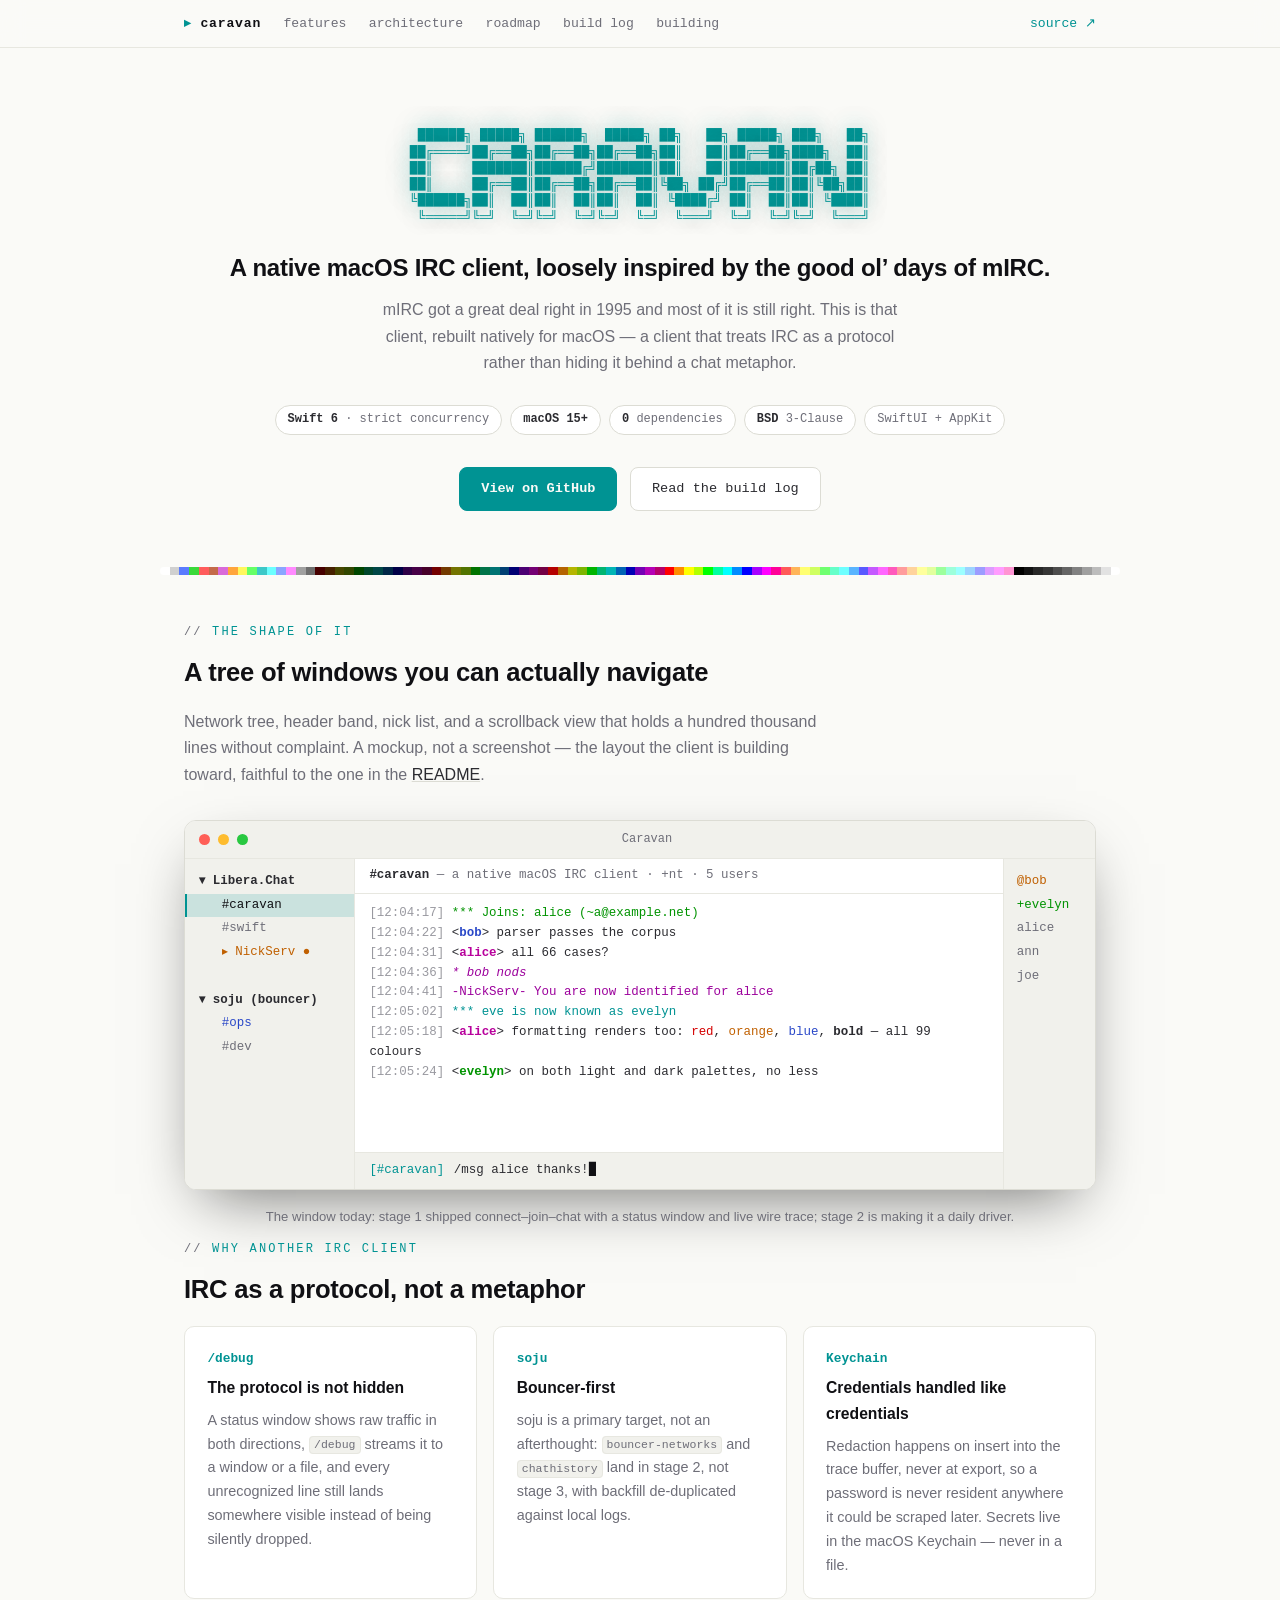
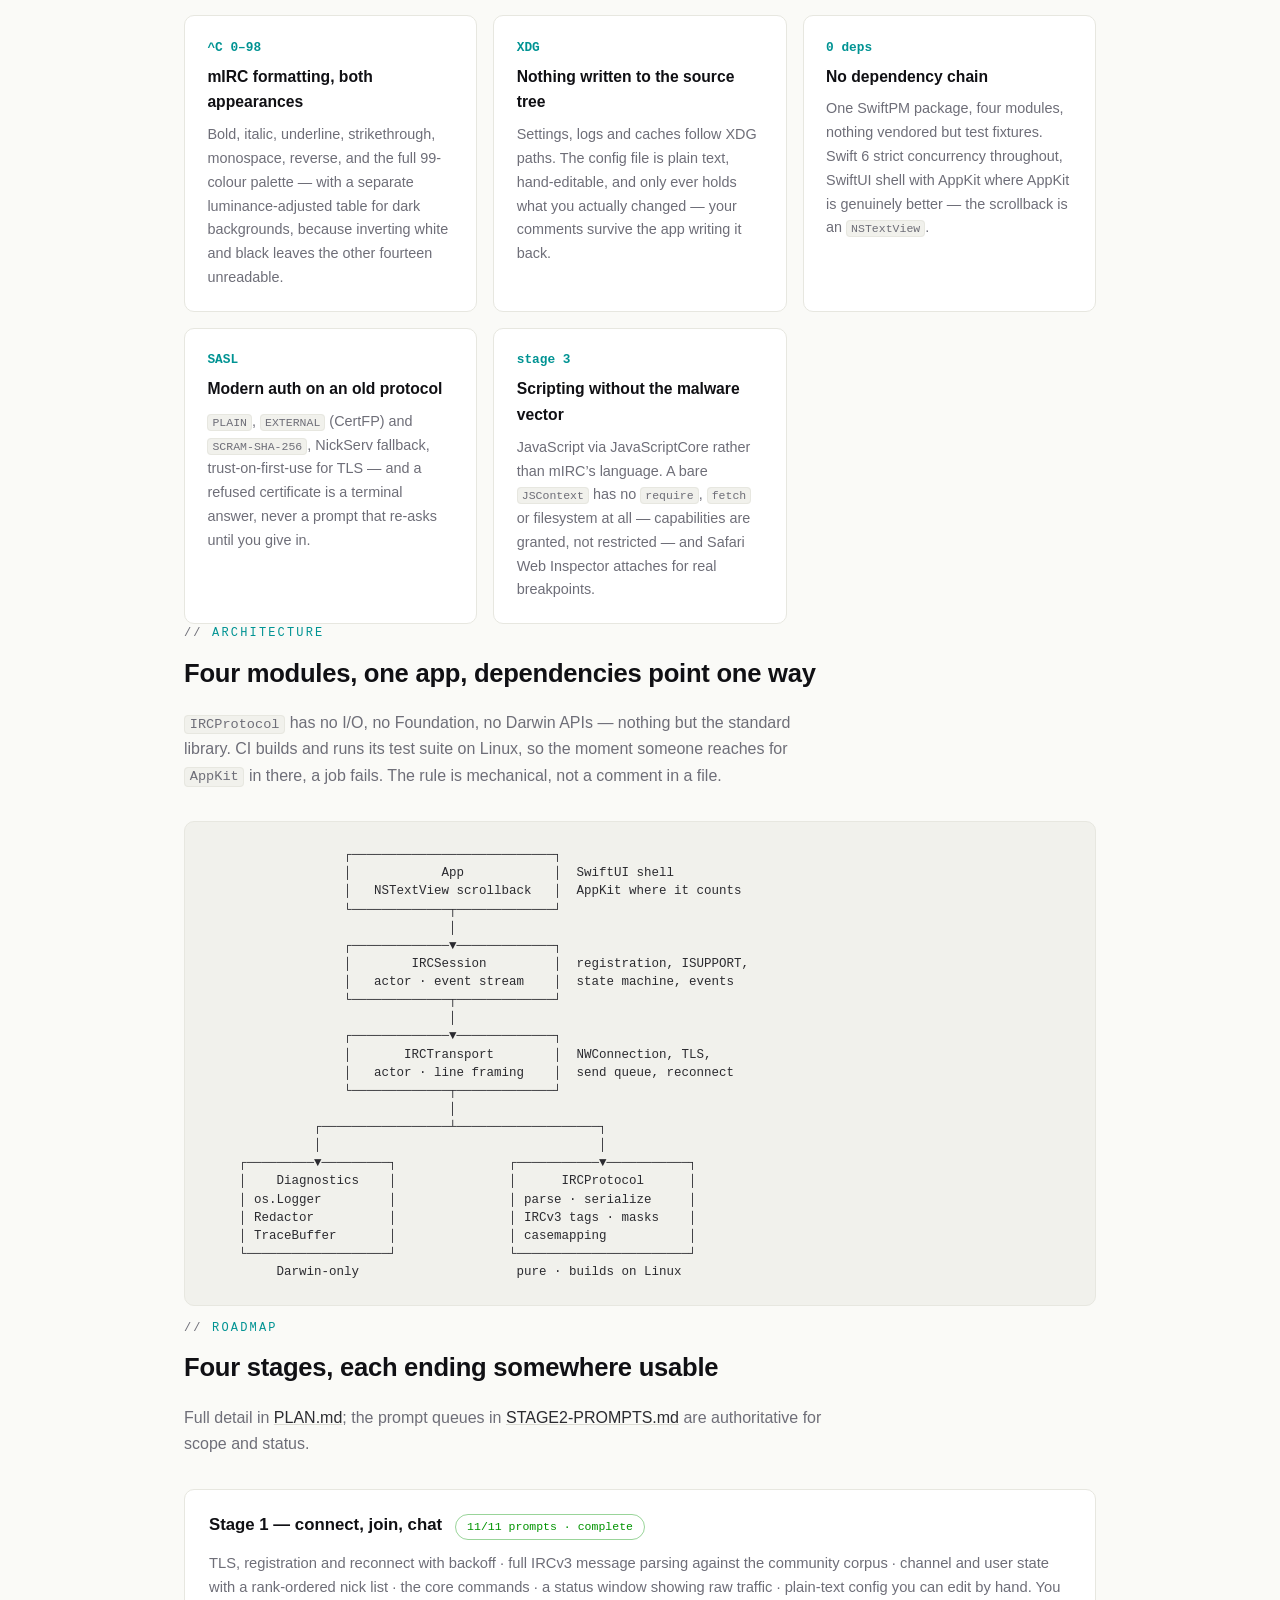
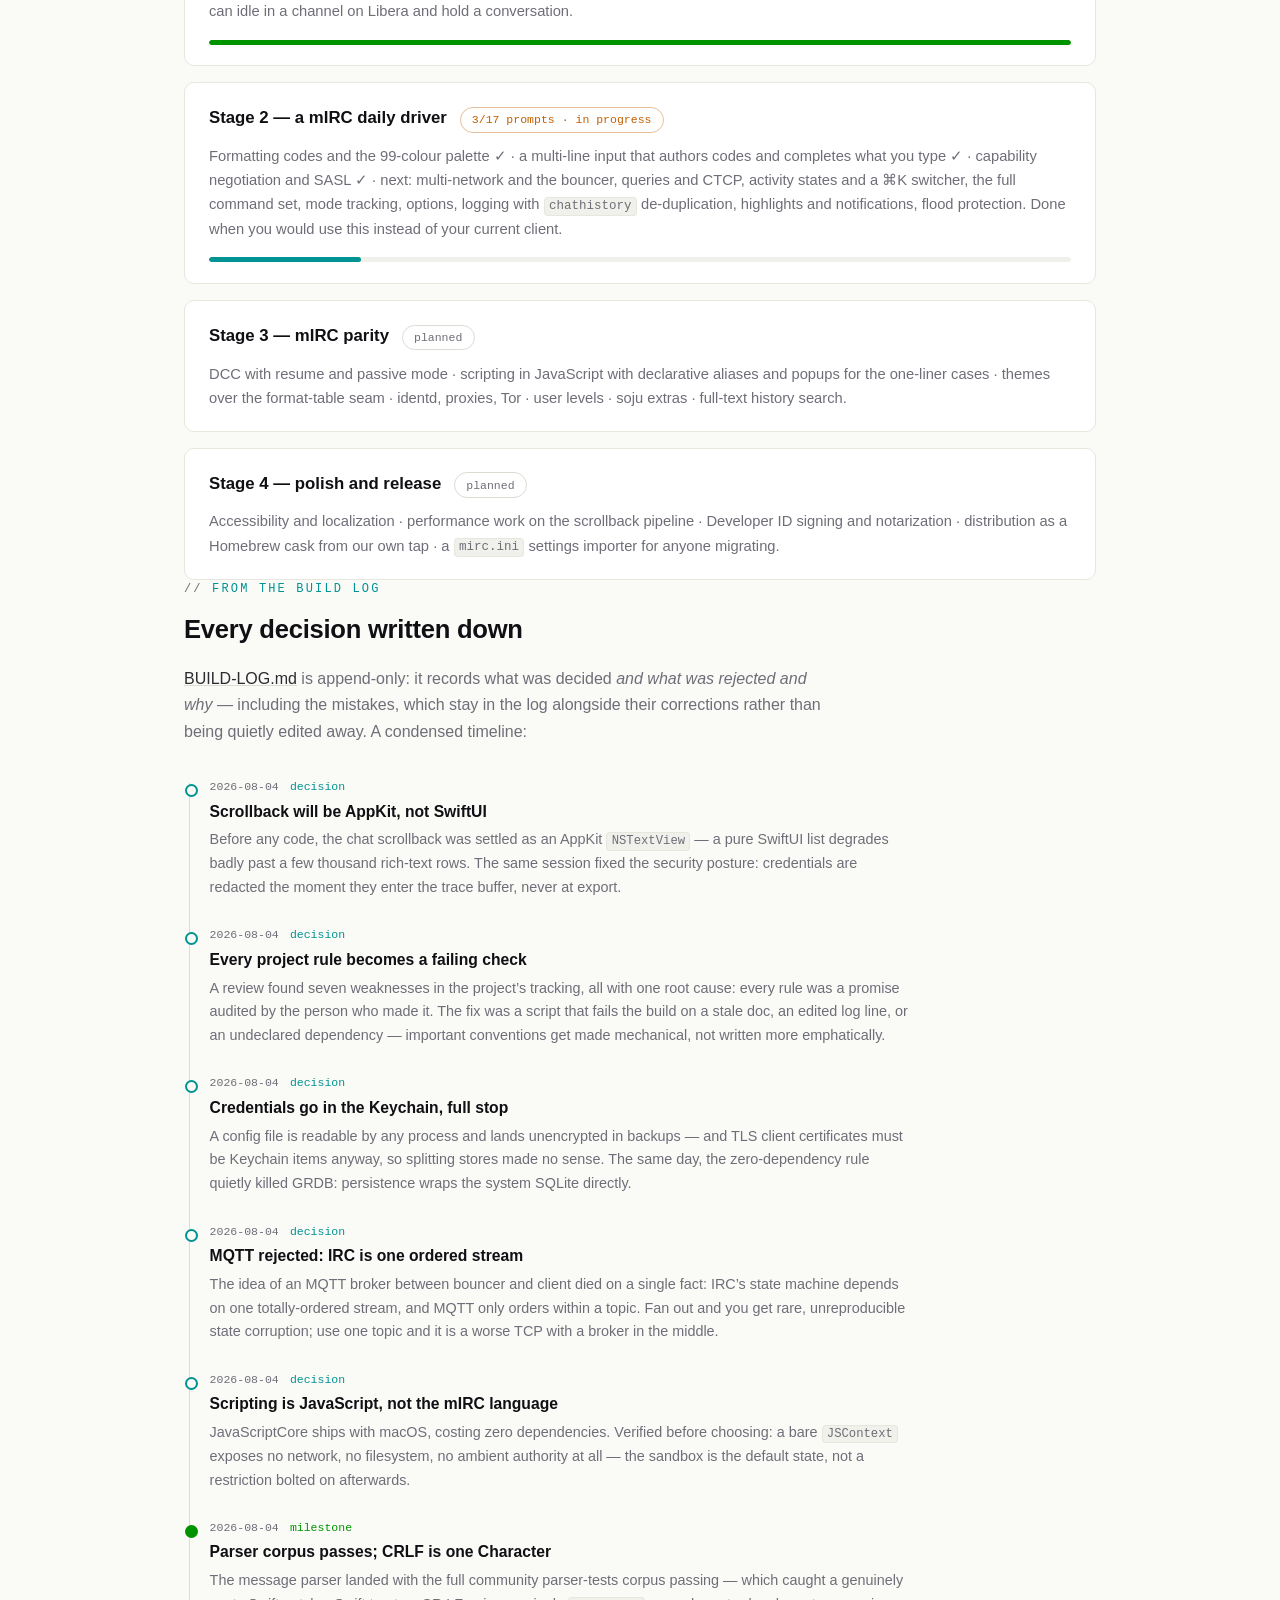
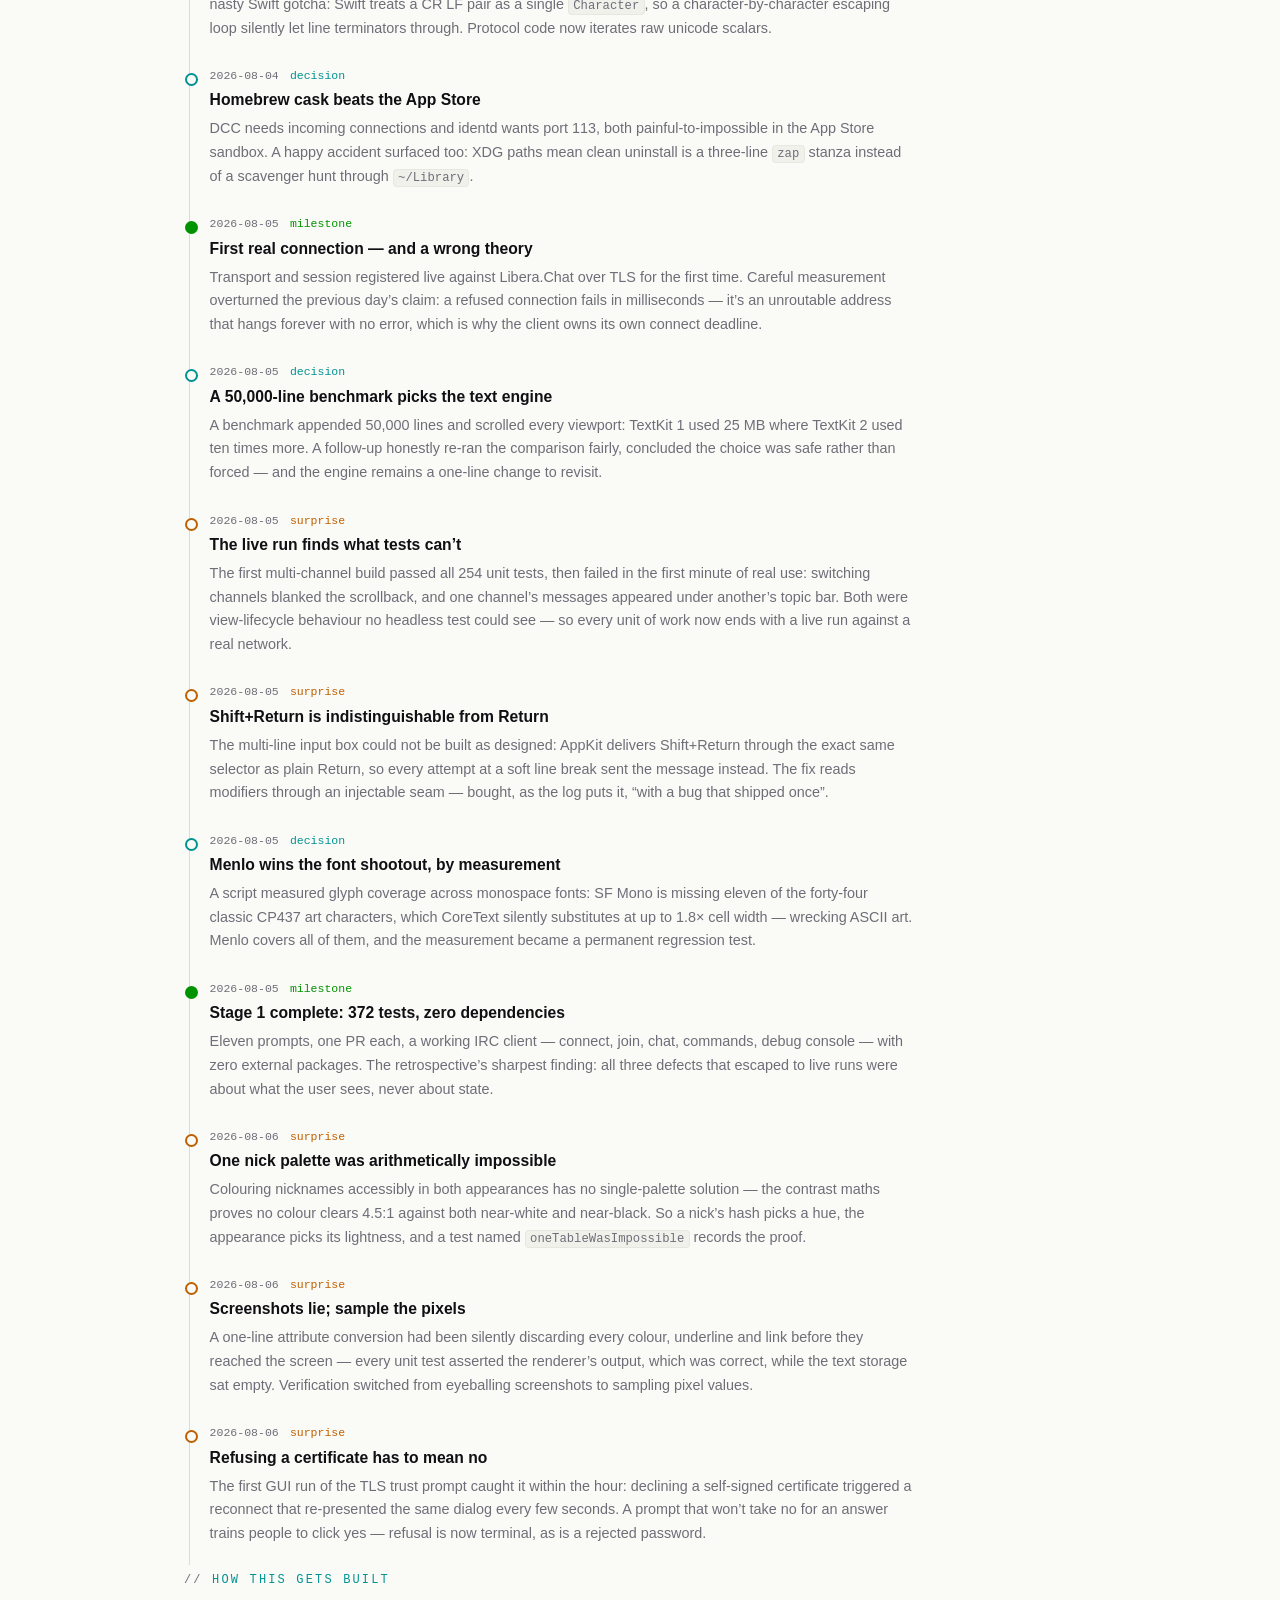
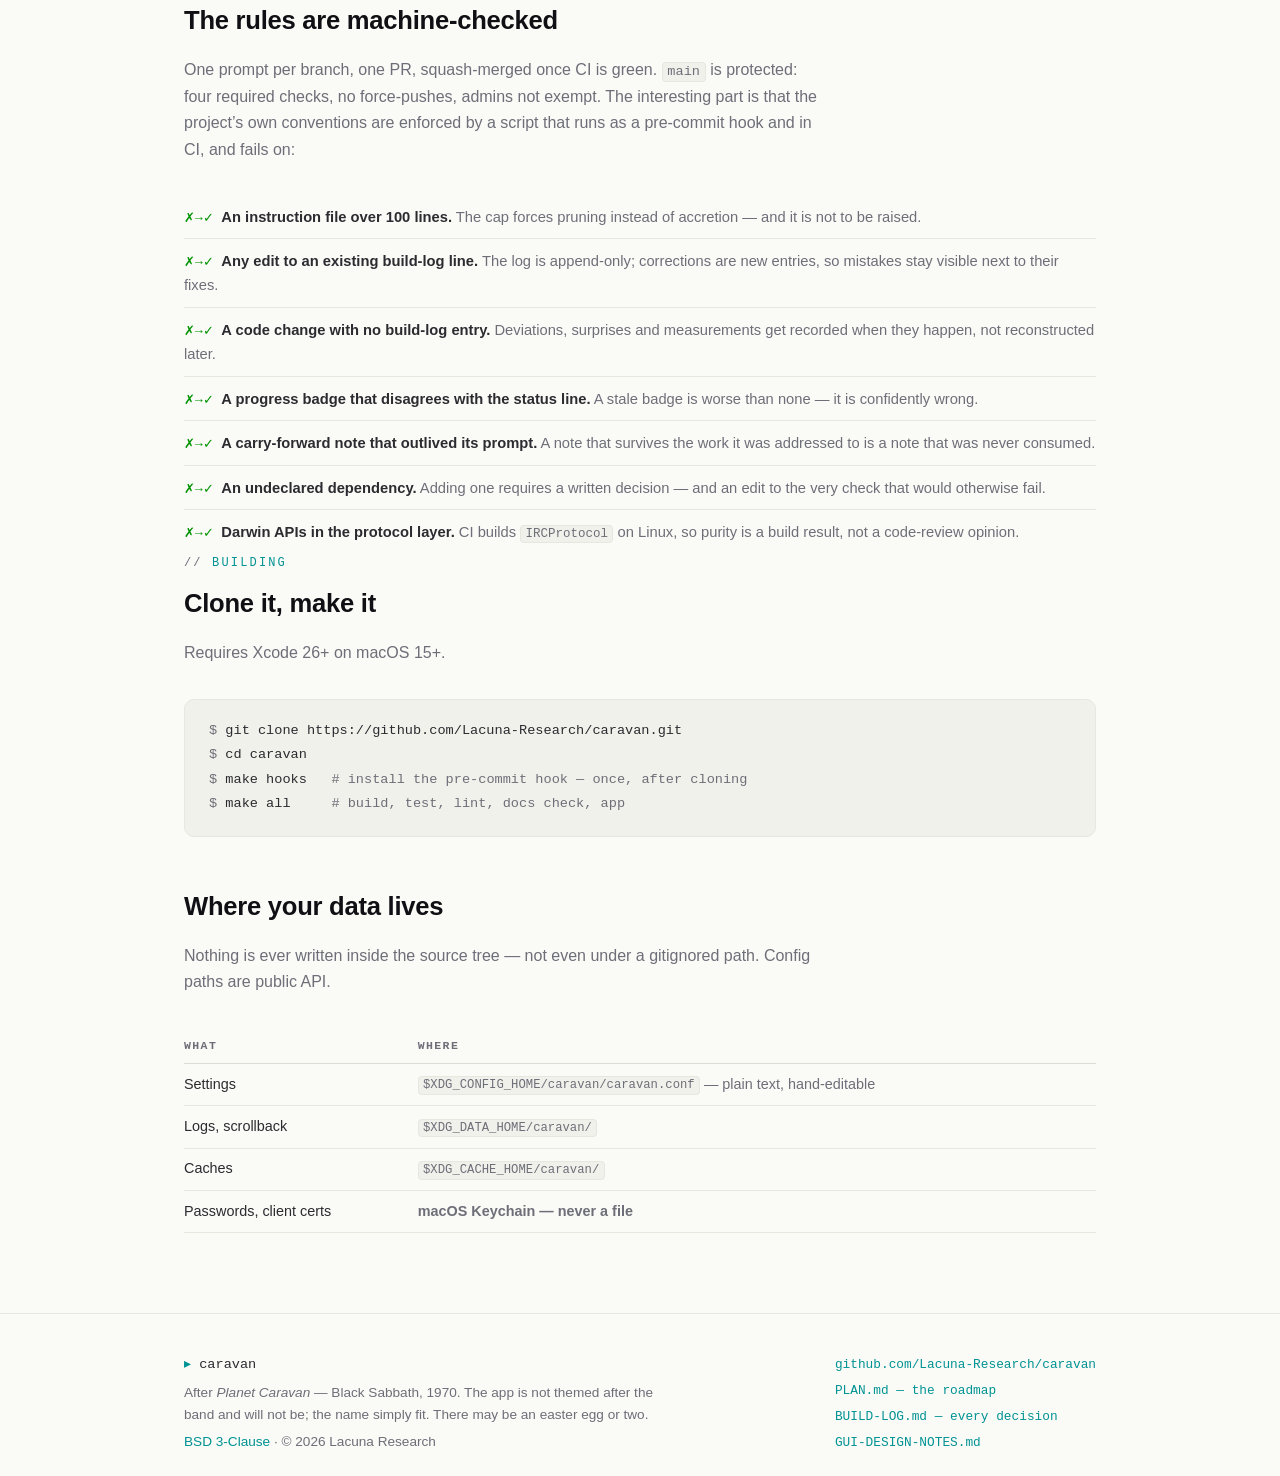
==== docs/index.html @ fec38bc5 "Add a project website under docs/ Static HTML and CSS, no JavaScript, no build step — two files serv" ====
<!DOCTYPE html>
<html lang="en">
<head>
<meta charset="utf-8">
<meta name="viewport" content="width=device-width, initial-scale=1">
<title>Caravan — a native macOS IRC client</title>
<meta name="description" content="A native macOS IRC client loosely inspired by the good ol' days of mIRC. Swift 6, strict concurrency, zero dependencies, every decision written down.">
<meta property="og:title" content="Caravan — a native macOS IRC client">
<meta property="og:description" content="mIRC got a great deal right in 1995 and most of it is still right. Caravan is that client, rebuilt natively for macOS.">
<meta property="og:type" content="website">
<link rel="icon" href="data:image/svg+xml,%3Csvg xmlns='http://www.w3.org/2000/svg' viewBox='0 0 32 32'%3E%3Crect width='32' height='32' rx='7' fill='%23101014'/%3E%3Ctext x='16' y='23' font-family='Menlo,monospace' font-size='19' font-weight='bold' fill='%233CC8C8' text-anchor='middle'%3E%E2%96%B8%3C/text%3E%3C/svg%3E">
<link rel="stylesheet" href="style.css">
</head>
<body>

<header class="nav">
  <div class="wrap">
    <a class="brand" href="#top">caravan</a>
    <a href="#features">features</a>
    <a href="#architecture">architecture</a>
    <a href="#roadmap">roadmap</a>
    <a href="#buildlog">build log</a>
    <a href="#building">building</a>
    <a class="gh" href="https://github.com/Lacuna-Research/caravan">source ↗</a>
  </div>
</header>

<main id="top">

<div class="hero wrap">
  <pre class="wordmark" aria-hidden="true">
 ██████╗ █████╗ ██████╗  █████╗ ██╗   ██╗ █████╗ ███╗   ██╗
██╔════╝██╔══██╗██╔══██╗██╔══██╗██║   ██║██╔══██╗████╗  ██║
██║     ███████║██████╔╝███████║██║   ██║███████║██╔██╗ ██║
██║     ██╔══██║██╔══██╗██╔══██║╚██╗ ██╔╝██╔══██║██║╚██╗██║
╚██████╗██║  ██║██║  ██║██║  ██║ ╚████╔╝ ██║  ██║██║ ╚████║
 ╚═════╝╚═╝  ╚═╝╚═╝  ╚═╝╚═╝  ╚═╝  ╚═══╝  ╚═╝  ╚═╝╚═╝  ╚═══╝</pre>

  <h1>A native macOS IRC client, loosely inspired by the good ol&rsquo; days of mIRC.</h1>
  <p class="sub">mIRC got a great deal right in 1995 and most of it is still right.
  This is that client, rebuilt natively for macOS — a client that treats IRC as a
  protocol rather than hiding it behind a chat metaphor.</p>

  <div class="chips">
    <span class="chip"><b>Swift 6</b> · strict concurrency</span>
    <span class="chip"><b>macOS 15+</b></span>
    <span class="chip"><b>0</b> dependencies</span>
    <span class="chip"><b>BSD</b> 3-Clause</span>
    <span class="chip">SwiftUI + AppKit</span>
  </div>

  <div class="cta">
    <a class="btn primary" href="https://github.com/Lacuna-Research/caravan">View on GitHub</a>
    <a class="btn" href="https://github.com/Lacuna-Research/caravan/blob/main/BUILD-LOG.md">Read the build log</a>
  </div>

  <!-- The full ^C 0–98 colour range, values lifted verbatim from
       Sources/IRCFormat/MIRCPalette.swift (0–15 from the dark-appearance table). -->
  <div class="palette-strip" title="The full mIRC ^C colour range, 0–98 — straight from MIRCPalette.swift" aria-hidden="true">
<i style="background:#FFFFFF"></i><i style="background:#D0D0D0"></i><i style="background:#5A7BFF"></i><i style="background:#3AD93A"></i><i style="background:#FF5C5C"></i><i style="background:#C46A4A"></i><i style="background:#D96AD9"></i><i style="background:#FFA53C"></i><i style="background:#FFF75C"></i><i style="background:#66FF66"></i><i style="background:#3CC8C8"></i><i style="background:#6AFFFF"></i><i style="background:#8AA5FF"></i><i style="background:#FF8AFF"></i><i style="background:#A0A0A0"></i><i style="background:#6E6E6E"></i><i style="background:#470000"></i><i style="background:#472100"></i><i style="background:#474700"></i><i style="background:#324700"></i><i style="background:#004700"></i><i style="background:#00472C"></i><i style="background:#004747"></i><i style="background:#002747"></i><i style="background:#000047"></i><i style="background:#2E0047"></i><i style="background:#470047"></i><i style="background:#47002A"></i><i style="background:#740000"></i><i style="background:#743A00"></i><i style="background:#747400"></i><i style="background:#517400"></i><i style="background:#007400"></i><i style="background:#007449"></i><i style="background:#007474"></i><i style="background:#004074"></i><i style="background:#000074"></i><i style="background:#4B0074"></i><i style="background:#740074"></i><i style="background:#740045"></i><i style="background:#B50000"></i><i style="background:#B56300"></i><i style="background:#B5B500"></i><i style="background:#7DB500"></i><i style="background:#00B500"></i><i style="background:#00B571"></i><i style="background:#00B5B5"></i><i style="background:#0063B5"></i><i style="background:#0000B5"></i><i style="background:#7500B5"></i><i style="background:#B500B5"></i><i style="background:#B5006B"></i><i style="background:#FF0000"></i><i style="background:#FF8C00"></i><i style="background:#FFFF00"></i><i style="background:#B2FF00"></i><i style="background:#00FF00"></i><i style="background:#00FFA0"></i><i style="background:#00FFFF"></i><i style="background:#008CFF"></i><i style="background:#0000FF"></i><i style="background:#A500FF"></i><i style="background:#FF00FF"></i><i style="background:#FF0098"></i><i style="background:#FF5959"></i><i style="background:#FFB459"></i><i style="background:#FFFF71"></i><i style="background:#CFFF60"></i><i style="background:#6FFF6F"></i><i style="background:#65FFC9"></i><i style="background:#6DFFFF"></i><i style="background:#59B4FF"></i><i style="background:#5959FF"></i><i style="background:#C459FF"></i><i style="background:#FF66FF"></i><i style="background:#FF59BC"></i><i style="background:#FF9C9C"></i><i style="background:#FFD39C"></i><i style="background:#FFFF9C"></i><i style="background:#E2FF9C"></i><i style="background:#9CFF9C"></i><i style="background:#9CFFDB"></i><i style="background:#9CFFFF"></i><i style="background:#9CD3FF"></i><i style="background:#9C9CFF"></i><i style="background:#DC9CFF"></i><i style="background:#FF9CFF"></i><i style="background:#FF94D3"></i><i style="background:#000000"></i><i style="background:#131313"></i><i style="background:#282828"></i><i style="background:#363636"></i><i style="background:#4D4D4D"></i><i style="background:#656565"></i><i style="background:#818181"></i><i style="background:#9F9F9F"></i><i style="background:#BCBCBC"></i><i style="background:#E2E2E2"></i><i style="background:#FFFFFF"></i>
  </div>
</div>

<section id="shape" class="wrap">
  <p class="kicker">the shape of it</p>
  <h2>A tree of windows you can actually navigate</h2>
  <p class="lede">Network tree, header band, nick list, and a scrollback view that holds
  a hundred thousand lines without complaint. A mockup, not a screenshot — the layout
  the client is building toward, faithful to the one in the
  <a href="https://github.com/Lacuna-Research/caravan#the-shape-of-it">README</a>.</p>

  <div class="window" role="img" aria-label="Mockup of the Caravan main window: a network tree on the left, a channel scrollback in the middle, a nick list on the right, and an input bar below.">
    <div class="titlebar">
      <span class="dot r"></span><span class="dot y"></span><span class="dot g"></span>
      <span class="title">Caravan</span>
    </div>
    <div class="client">
      <div class="tree">
        <div class="net">▾ Libera.Chat</div>
        <div class="sel">   #caravan</div>
        <div>   #swift</div>
        <div class="hl">   ▸ NickServ ●</div>
        <div>&nbsp;</div>
        <div class="net">▾ soju (bouncer)</div>
        <div class="act">   #ops</div>
        <div>   #dev</div>
      </div>
      <div class="main">
        <div class="headerband"><b>#caravan</b> — a native macOS IRC client · +nt · 5 users</div>
        <div class="scrollback">
          <div><span class="ts">[12:04:17]</span> <span class="join">*** Joins: alice (~a@example.net)</span></div>
          <div><span class="ts">[12:04:22]</span> &lt;<span class="nick n-bob">bob</span>&gt; parser passes the corpus</div>
          <div><span class="ts">[12:04:31]</span> &lt;<span class="nick n-alice">alice</span>&gt; all 66 cases?</div>
          <div><span class="ts">[12:04:36]</span> <span class="action">* bob nods</span></div>
          <div><span class="ts">[12:04:41]</span> <span class="notice">-NickServ- You are now identified for alice</span></div>
          <div><span class="ts">[12:05:02]</span> <span class="evt">*** eve is now known as evelyn</span></div>
          <div><span class="ts">[12:05:18]</span> &lt;<span class="nick n-alice">alice</span>&gt; formatting renders too: <span class="mirc-c4">red</span>, <span class="mirc-c7">orange</span>, <span class="mirc-c12">blue</span>, <span class="mirc-b">bold</span> — all 99 colours</div>
          <div><span class="ts">[12:05:24]</span> &lt;<span class="nick n-eve">evelyn</span>&gt; on both light and dark palettes, no less</div>
        </div>
        <div class="inputbar"><span class="target">[#caravan]</span><span>/msg alice thanks!<span class="caret">▊</span></span></div>
      </div>
      <div class="nicklist">
        <div class="op">@bob</div>
        <div class="voice">+evelyn</div>
        <div>alice</div>
        <div>ann</div>
        <div>joe</div>
      </div>
    </div>
  </div>
  <p class="caption">The window today: stage 1 shipped connect–join–chat with a status window
  and live wire trace; stage 2 is making it a daily driver.</p>
</section>

<section id="features" class="wrap">
  <p class="kicker">why another IRC client</p>
  <h2>IRC as a protocol, not a metaphor</h2>

  <div class="grid">
    <div class="card">
      <h3><span class="tag">/debug</span>The protocol is not hidden</h3>
      <p>A status window shows raw traffic in both directions, <code>/debug</code> streams
      it to a window or a file, and every unrecognized line still lands somewhere visible
      instead of being silently dropped.</p>
    </div>
    <div class="card">
      <h3><span class="tag">soju</span>Bouncer-first</h3>
      <p>soju is a primary target, not an afterthought: <code>bouncer-networks</code> and
      <code>chathistory</code> land in stage&nbsp;2, not stage&nbsp;3, with backfill
      de-duplicated against local logs.</p>
    </div>
    <div class="card">
      <h3><span class="tag">Keychain</span>Credentials handled like credentials</h3>
      <p>Redaction happens on insert into the trace buffer, never at export, so a password
      is never resident anywhere it could be scraped later. Secrets live in the macOS
      Keychain — never in a file.</p>
    </div>
    <div class="card">
      <h3><span class="tag">^C 0–98</span>mIRC formatting, both appearances</h3>
      <p>Bold, italic, underline, strikethrough, monospace, reverse, and the full 99-colour
      palette — with a separate luminance-adjusted table for dark backgrounds, because
      inverting white and black leaves the other fourteen unreadable.</p>
    </div>
    <div class="card">
      <h3><span class="tag">XDG</span>Nothing written to the source tree</h3>
      <p>Settings, logs and caches follow XDG paths. The config file is plain text,
      hand-editable, and only ever holds what you actually changed — your comments
      survive the app writing it back.</p>
    </div>
    <div class="card">
      <h3><span class="tag">0 deps</span>No dependency chain</h3>
      <p>One SwiftPM package, four modules, nothing vendored but test fixtures. Swift&nbsp;6
      strict concurrency throughout, SwiftUI shell with AppKit where AppKit is genuinely
      better — the scrollback is an <code>NSTextView</code>.</p>
    </div>
    <div class="card">
      <h3><span class="tag">SASL</span>Modern auth on an old protocol</h3>
      <p><code>PLAIN</code>, <code>EXTERNAL</code> (CertFP) and <code>SCRAM-SHA-256</code>,
      NickServ fallback, trust-on-first-use for TLS — and a refused certificate is a
      terminal answer, never a prompt that re-asks until you give in.</p>
    </div>
    <div class="card">
      <h3><span class="tag">stage 3</span>Scripting without the malware vector</h3>
      <p>JavaScript via JavaScriptCore rather than mIRC&rsquo;s language. A bare
      <code>JSContext</code> has no <code>require</code>, <code>fetch</code> or filesystem
      at all — capabilities are granted, not restricted — and Safari Web Inspector
      attaches for real breakpoints.</p>
    </div>
  </div>
</section>

<section id="architecture" class="wrap">
  <p class="kicker">architecture</p>
  <h2>Four modules, one app, dependencies point one way</h2>
  <p class="lede"><code>IRCProtocol</code> has no I/O, no Foundation, no Darwin APIs —
  nothing but the standard library. CI builds and runs its test suite on Linux, so the
  moment someone reaches for <code>AppKit</code> in there, a job fails. The rule is
  mechanical, not a comment in a file.</p>

  <pre class="diagram" aria-label="Architecture diagram: the App layer sits on IRCSession, which sits on IRCTransport, which rests on Diagnostics and IRCProtocol.">
                  ┌───────────────────────────┐
                  │            App            │  SwiftUI shell
                  │   NSTextView scrollback   │  AppKit where it counts
                  └─────────────┬─────────────┘
                                │
                  ┌─────────────▼─────────────┐
                  │        IRCSession         │  registration, ISUPPORT,
                  │   actor · event stream    │  state machine, events
                  └─────────────┬─────────────┘
                                │
                  ┌─────────────▼─────────────┐
                  │       IRCTransport        │  NWConnection, TLS,
                  │   actor · line framing    │  send queue, reconnect
                  └─────────────┬─────────────┘
                                │
              ┌─────────────────┴───────────────────┐
              │                                     │
    ┌─────────▼─────────┐               ┌───────────▼───────────┐
    │    Diagnostics    │               │      IRCProtocol      │
    │ os.Logger         │               │ parse · serialize     │
    │ Redactor          │               │ IRCv3 tags · masks    │
    │ TraceBuffer       │               │ casemapping           │
    └───────────────────┘               └───────────────────────┘
         Darwin-only                     pure · builds on Linux</pre>
</section>

<section id="roadmap" class="wrap">
  <p class="kicker">roadmap</p>
  <h2>Four stages, each ending somewhere usable</h2>
  <p class="lede">Full detail in
  <a href="https://github.com/Lacuna-Research/caravan/blob/main/PLAN.md">PLAN.md</a>;
  the prompt queues in
  <a href="https://github.com/Lacuna-Research/caravan/blob/main/STAGE2-PROMPTS.md">STAGE2-PROMPTS.md</a>
  are authoritative for scope and status.</p>

  <div class="stages">
    <div class="stage done-stage">
      <header>
        <h3>Stage 1 — connect, join, chat</h3>
        <span class="status done">11/11 prompts · complete</span>
      </header>
      <p>TLS, registration and reconnect with backoff · full IRCv3 message parsing against
      the community corpus · channel and user state with a rank-ordered nick list · the
      core commands · a status window showing raw traffic · plain-text config you can edit
      by hand. You can idle in a channel on Libera and hold a conversation.</p>
      <div class="meter"><i style="width:100%"></i></div>
    </div>

    <div class="stage">
      <header>
        <h3>Stage 2 — a mIRC daily driver</h3>
        <span class="status wip">3/17 prompts · in progress</span>
      </header>
      <p>Formatting codes and the 99-colour palette ✓ · a multi-line input that authors
      codes and completes what you type ✓ · capability negotiation and SASL ✓ · next:
      multi-network and the bouncer, queries and CTCP, activity states and a ⌘K switcher,
      the full command set, mode tracking, options, logging with <code>chathistory</code>
      de-duplication, highlights and notifications, flood protection. Done when you would
      use this instead of your current client.</p>
      <div class="meter"><i style="width:17.6%"></i></div>
    </div>

    <div class="stage">
      <header>
        <h3>Stage 3 — mIRC parity</h3>
        <span class="status later">planned</span>
      </header>
      <p>DCC with resume and passive mode · scripting in JavaScript with declarative
      aliases and popups for the one-liner cases · themes over the format-table seam ·
      identd, proxies, Tor · user levels · soju extras · full-text history search.</p>
    </div>

    <div class="stage">
      <header>
        <h3>Stage 4 — polish and release</h3>
        <span class="status later">planned</span>
      </header>
      <p>Accessibility and localization · performance work on the scrollback pipeline ·
      Developer ID signing and notarization · distribution as a Homebrew cask from our
      own tap · a <code>mirc.ini</code> settings importer for anyone migrating.</p>
    </div>
  </div>
</section>

<section id="buildlog" class="wrap">
  <p class="kicker">from the build log</p>
  <h2>Every decision written down</h2>
  <p class="lede"><a href="https://github.com/Lacuna-Research/caravan/blob/main/BUILD-LOG.md">BUILD-LOG.md</a>
  is append-only: it records what was decided <em>and what was rejected and why</em> —
  including the mistakes, which stay in the log alongside their corrections rather than
  being quietly edited away. A condensed timeline:</p>

  <div class="timeline">
    <div class="entry decision">
      <div class="meta"><span>2026-08-04</span><span class="kind-decision">decision</span></div>
      <h3>Scrollback will be AppKit, not SwiftUI</h3>
      <p>Before any code, the chat scrollback was settled as an AppKit
      <code>NSTextView</code> — a pure SwiftUI list degrades badly past a few thousand
      rich-text rows. The same session fixed the security posture: credentials are
      redacted the moment they enter the trace buffer, never at export.</p>
    </div>
    <div class="entry decision">
      <div class="meta"><span>2026-08-04</span><span class="kind-decision">decision</span></div>
      <h3>Every project rule becomes a failing check</h3>
      <p>A review found seven weaknesses in the project&rsquo;s tracking, all with one root
      cause: every rule was a promise audited by the person who made it. The fix was a
      script that fails the build on a stale doc, an edited log line, or an undeclared
      dependency — important conventions get made mechanical, not written more emphatically.</p>
    </div>
    <div class="entry decision">
      <div class="meta"><span>2026-08-04</span><span class="kind-decision">decision</span></div>
      <h3>Credentials go in the Keychain, full stop</h3>
      <p>A config file is readable by any process and lands unencrypted in backups — and
      TLS client certificates must be Keychain items anyway, so splitting stores made no
      sense. The same day, the zero-dependency rule quietly killed GRDB: persistence wraps
      the system SQLite directly.</p>
    </div>
    <div class="entry decision">
      <div class="meta"><span>2026-08-04</span><span class="kind-decision">decision</span></div>
      <h3>MQTT rejected: IRC is one ordered stream</h3>
      <p>The idea of an MQTT broker between bouncer and client died on a single fact:
      IRC&rsquo;s state machine depends on one totally-ordered stream, and MQTT only orders
      within a topic. Fan out and you get rare, unreproducible state corruption; use one
      topic and it is a worse TCP with a broker in the middle.</p>
    </div>
    <div class="entry decision">
      <div class="meta"><span>2026-08-04</span><span class="kind-decision">decision</span></div>
      <h3>Scripting is JavaScript, not the mIRC language</h3>
      <p>JavaScriptCore ships with macOS, costing zero dependencies. Verified before
      choosing: a bare <code>JSContext</code> exposes no network, no filesystem, no ambient
      authority at all — the sandbox is the default state, not a restriction bolted on
      afterwards.</p>
    </div>
    <div class="entry milestone">
      <div class="meta"><span>2026-08-04</span><span class="kind-milestone">milestone</span></div>
      <h3>Parser corpus passes; CRLF is one Character</h3>
      <p>The message parser landed with the full community parser-tests corpus passing —
      which caught a genuinely nasty Swift gotcha: Swift treats a CR LF pair as a single
      <code>Character</code>, so a character-by-character escaping loop silently let line
      terminators through. Protocol code now iterates raw unicode scalars.</p>
    </div>
    <div class="entry decision">
      <div class="meta"><span>2026-08-04</span><span class="kind-decision">decision</span></div>
      <h3>Homebrew cask beats the App Store</h3>
      <p>DCC needs incoming connections and identd wants port 113, both
      painful-to-impossible in the App Store sandbox. A happy accident surfaced too: XDG
      paths mean clean uninstall is a three-line <code>zap</code> stanza instead of a
      scavenger hunt through <code>~/Library</code>.</p>
    </div>
    <div class="entry milestone">
      <div class="meta"><span>2026-08-05</span><span class="kind-milestone">milestone</span></div>
      <h3>First real connection — and a wrong theory</h3>
      <p>Transport and session registered live against Libera.Chat over TLS for the first
      time. Careful measurement overturned the previous day&rsquo;s claim: a refused
      connection fails in milliseconds — it&rsquo;s an unroutable address that hangs
      forever with no error, which is why the client owns its own connect deadline.</p>
    </div>
    <div class="entry decision">
      <div class="meta"><span>2026-08-05</span><span class="kind-decision">decision</span></div>
      <h3>A 50,000-line benchmark picks the text engine</h3>
      <p>A benchmark appended 50,000 lines and scrolled every viewport: TextKit&nbsp;1 used
      25&nbsp;MB where TextKit&nbsp;2 used ten times more. A follow-up honestly re-ran the
      comparison fairly, concluded the choice was safe rather than forced — and the engine
      remains a one-line change to revisit.</p>
    </div>
    <div class="entry surprise">
      <div class="meta"><span>2026-08-05</span><span class="kind-surprise">surprise</span></div>
      <h3>The live run finds what tests can&rsquo;t</h3>
      <p>The first multi-channel build passed all 254 unit tests, then failed in the first
      minute of real use: switching channels blanked the scrollback, and one channel&rsquo;s
      messages appeared under another&rsquo;s topic bar. Both were view-lifecycle behaviour
      no headless test could see — so every unit of work now ends with a live run against a
      real network.</p>
    </div>
    <div class="entry surprise">
      <div class="meta"><span>2026-08-05</span><span class="kind-surprise">surprise</span></div>
      <h3>Shift+Return is indistinguishable from Return</h3>
      <p>The multi-line input box could not be built as designed: AppKit delivers
      Shift+Return through the exact same selector as plain Return, so every attempt at a
      soft line break sent the message instead. The fix reads modifiers through an
      injectable seam — bought, as the log puts it, &ldquo;with a bug that shipped once&rdquo;.</p>
    </div>
    <div class="entry decision">
      <div class="meta"><span>2026-08-05</span><span class="kind-decision">decision</span></div>
      <h3>Menlo wins the font shootout, by measurement</h3>
      <p>A script measured glyph coverage across monospace fonts: SF&nbsp;Mono is missing
      eleven of the forty-four classic CP437 art characters, which CoreText silently
      substitutes at up to 1.8&times; cell width — wrecking ASCII art. Menlo covers all of
      them, and the measurement became a permanent regression test.</p>
    </div>
    <div class="entry milestone">
      <div class="meta"><span>2026-08-05</span><span class="kind-milestone">milestone</span></div>
      <h3>Stage 1 complete: 372 tests, zero dependencies</h3>
      <p>Eleven prompts, one PR each, a working IRC client — connect, join, chat, commands,
      debug console — with zero external packages. The retrospective&rsquo;s sharpest
      finding: all three defects that escaped to live runs were about what the user sees,
      never about state.</p>
    </div>
    <div class="entry surprise">
      <div class="meta"><span>2026-08-06</span><span class="kind-surprise">surprise</span></div>
      <h3>One nick palette was arithmetically impossible</h3>
      <p>Colouring nicknames accessibly in both appearances has no single-palette solution
      — the contrast maths proves no colour clears 4.5:1 against both near-white and
      near-black. So a nick&rsquo;s hash picks a hue, the appearance picks its lightness,
      and a test named <code>oneTableWasImpossible</code> records the proof.</p>
    </div>
    <div class="entry surprise">
      <div class="meta"><span>2026-08-06</span><span class="kind-surprise">surprise</span></div>
      <h3>Screenshots lie; sample the pixels</h3>
      <p>A one-line attribute conversion had been silently discarding every colour,
      underline and link before they reached the screen — every unit test asserted the
      renderer&rsquo;s output, which was correct, while the text storage sat empty.
      Verification switched from eyeballing screenshots to sampling pixel values.</p>
    </div>
    <div class="entry surprise">
      <div class="meta"><span>2026-08-06</span><span class="kind-surprise">surprise</span></div>
      <h3>Refusing a certificate has to mean no</h3>
      <p>The first GUI run of the TLS trust prompt caught it within the hour: declining a
      self-signed certificate triggered a reconnect that re-presented the same dialog every
      few seconds. A prompt that won&rsquo;t take no for an answer trains people to click
      yes — refusal is now terminal, as is a rejected password.</p>
    </div>
  </div>
</section>

<section id="discipline" class="wrap">
  <p class="kicker">how this gets built</p>
  <h2>The rules are machine-checked</h2>
  <p class="lede">One prompt per branch, one PR, squash-merged once CI is green.
  <code>main</code> is protected: four required checks, no force-pushes, admins not
  exempt. The interesting part is that the project&rsquo;s own conventions are enforced by
  a script that runs as a pre-commit hook and in CI, and fails on:</p>

  <ul class="rules">
    <li><b>An instruction file over 100 lines.</b> The cap forces pruning instead of accretion — and it is not to be raised.</li>
    <li><b>Any edit to an existing build-log line.</b> The log is append-only; corrections are new entries, so mistakes stay visible next to their fixes.</li>
    <li><b>A code change with no build-log entry.</b> Deviations, surprises and measurements get recorded when they happen, not reconstructed later.</li>
    <li><b>A progress badge that disagrees with the status line.</b> A stale badge is worse than none — it is confidently wrong.</li>
    <li><b>A carry-forward note that outlived its prompt.</b> A note that survives the work it was addressed to is a note that was never consumed.</li>
    <li><b>An undeclared dependency.</b> Adding one requires a written decision — and an edit to the very check that would otherwise fail.</li>
    <li><b>Darwin APIs in the protocol layer.</b> CI builds <code>IRCProtocol</code> on Linux, so purity is a build result, not a code-review opinion.</li>
  </ul>
</section>

<section id="building" class="wrap">
  <p class="kicker">building</p>
  <h2>Clone it, make it</h2>
  <p class="lede">Requires Xcode 26+ on macOS 15+.</p>

  <pre class="shell"><span class="p">$ </span>git clone https://github.com/Lacuna-Research/caravan.git
<span class="p">$ </span>cd caravan
<span class="p">$ </span>make hooks   <span class="c"># install the pre-commit hook — once, after cloning</span>
<span class="p">$ </span>make all     <span class="c"># build, test, lint, docs check, app</span></pre>

  <h2 style="margin-top:3rem">Where your data lives</h2>
  <p class="lede">Nothing is ever written inside the source tree — not even under a
  gitignored path. Config paths are public API.</p>

  <table class="datatable">
    <tr><th>What</th><th>Where</th></tr>
    <tr><td>Settings</td><td><code>$XDG_CONFIG_HOME/caravan/caravan.conf</code> — plain text, hand-editable</td></tr>
    <tr><td>Logs, scrollback</td><td><code>$XDG_DATA_HOME/caravan/</code></td></tr>
    <tr><td>Caches</td><td><code>$XDG_CACHE_HOME/caravan/</code></td></tr>
    <tr><td>Passwords, client certs</td><td><b>macOS Keychain — never a file</b></td></tr>
  </table>
</section>

</main>

<footer>
  <div class="wrap">
    <div>
      <div class="name">caravan</div>
      <p>After <em>Planet Caravan</em> — Black Sabbath, 1970. The app is not themed after
      the band and will not be; the name simply fit. There may be an easter egg or two.</p>
      <p><a href="https://github.com/Lacuna-Research/caravan/blob/main/LICENSE">BSD 3-Clause</a>
      · © 2026 Lacuna Research</p>
    </div>
    <nav>
      <a href="https://github.com/Lacuna-Research/caravan">github.com/Lacuna-Research/caravan</a>
      <a href="https://github.com/Lacuna-Research/caravan/blob/main/PLAN.md">PLAN.md — the roadmap</a>
      <a href="https://github.com/Lacuna-Research/caravan/blob/main/BUILD-LOG.md">BUILD-LOG.md — every decision</a>
      <a href="https://github.com/Lacuna-Research/caravan/blob/main/GUI-DESIGN-NOTES.md">GUI-DESIGN-NOTES.md</a>
    </nav>
  </div>
</footer>

</body>
</html>
---- docs/style.css ----
/* Caravan website. No build step, no JavaScript, no dependencies —
   the same rules the client is built under.

   Two palettes, not one inverted: the accents are drawn from the client's own
   MIRCPalette.swift — the dark-appearance table for the dark site, mIRC's own
   light table for the light site — so the site shares the app's colour system
   rather than inventing one. */

:root {
  color-scheme: dark light;

  /* dark appearance (default) */
  --bg: #101014;
  --bg-raised: #16161d;
  --bg-inset: #0b0b0f;
  --border: #26262f;
  --border-soft: #1d1d25;
  --text: #d6d6dc;
  --text-bright: #f2f2f5;
  --text-dim: #8b8b96;
  --accent: #3cc8c8;      /* MIRCPalette.dark[10], cyan */
  --accent-2: #ffa53c;    /* MIRCPalette.dark[7], orange */
  --green: #3ad93a;       /* MIRCPalette.dark[3] */
  --red: #ff5c5c;         /* MIRCPalette.dark[4] */
  --blue: #8aa5ff;        /* MIRCPalette.dark[12] */
  --pink: #ff8aff;        /* MIRCPalette.dark[13] */
  --magenta: #d96ad9;     /* MIRCPalette.dark[6] */
  --mono: ui-monospace, "SF Mono", SFMono-Regular, Menlo, Consolas, monospace;
  --sans: -apple-system, BlinkMacSystemFont, "SF Pro Text", "Segoe UI",
          Helvetica, Arial, sans-serif;
}

@media (prefers-color-scheme: light) {
  :root {
    --bg: #fafaf7;
    --bg-raised: #ffffff;
    --bg-inset: #f1f1ec;
    --border: #dcdcd4;
    --border-soft: #e7e7e0;
    --text: #2b2b30;
    --text-bright: #101014;
    --text-dim: #6e6e78;
    --accent: #009393;    /* MIRCPalette.light[10] */
    --accent-2: #c06000;
    --green: #009300;     /* MIRCPalette.light[3] */
    --red: #d40000;
    --blue: #2a48c8;
    --pink: #b8009c;
    --magenta: #9c009c;
  }
}

* { box-sizing: border-box; }

html { scroll-behavior: smooth; scroll-padding-top: 4.5rem; }

body {
  margin: 0;
  background: var(--bg);
  color: var(--text);
  font-family: var(--sans);
  font-size: 16px;
  line-height: 1.65;
  -webkit-font-smoothing: antialiased;
}

a { color: var(--accent); text-decoration: none; }
a:hover { text-decoration: underline; }

code, pre, kbd { font-family: var(--mono); }

code {
  background: var(--bg-inset);
  border: 1px solid var(--border-soft);
  border-radius: 4px;
  padding: 0.1em 0.35em;
  font-size: 0.85em;
}

.wrap { max-width: 960px; margin: 0 auto; padding: 0 1.5rem; }

/* ---- nav ---- */

.nav {
  position: sticky;
  top: 0;
  z-index: 10;
  background: color-mix(in srgb, var(--bg) 88%, transparent);
  backdrop-filter: blur(12px);
  -webkit-backdrop-filter: blur(12px);
  border-bottom: 1px solid var(--border-soft);
}

.nav .wrap {
  display: flex;
  align-items: baseline;
  gap: 1.4rem;
  padding-top: 0.8rem;
  padding-bottom: 0.8rem;
  font-family: var(--mono);
  font-size: 0.82rem;
}

.nav .brand {
  color: var(--text-bright);
  font-weight: 700;
  letter-spacing: 0.06em;
}
.nav .brand::before { content: "▸ "; color: var(--accent); }

.nav a { color: var(--text-dim); }
.nav a:hover { color: var(--text-bright); text-decoration: none; }
.nav .brand:hover { color: var(--text-bright); }
.nav .gh { margin-left: auto; color: var(--accent); }

@media (max-width: 720px) {
  .nav a:not(.brand):not(.gh) { display: none; }
}

/* ---- hero ---- */

.hero { padding: 5rem 0 3rem; text-align: center; }

.hero pre.wordmark {
  display: inline-block;
  text-align: left;
  font-size: clamp(5px, 1.6vw, 13px);
  line-height: 1.25;
  color: var(--accent);
  text-shadow: 0 0 24px color-mix(in srgb, var(--accent) 35%, transparent);
  margin: 0 0 1.4rem;
  user-select: none;
}

.hero h1 {
  font-size: 1.5rem;
  font-weight: 600;
  color: var(--text-bright);
  margin: 0 0 0.6rem;
  letter-spacing: -0.01em;
}

.hero .sub {
  color: var(--text-dim);
  max-width: 34rem;
  margin: 0 auto 1.8rem;
}

.chips {
  display: flex;
  flex-wrap: wrap;
  justify-content: center;
  gap: 0.5rem;
  margin-bottom: 2rem;
  font-family: var(--mono);
  font-size: 0.75rem;
}

.chip {
  border: 1px solid var(--border);
  border-radius: 99px;
  padding: 0.25rem 0.75rem;
  color: var(--text-dim);
  background: var(--bg-raised);
}
.chip b { color: var(--text); font-weight: 600; }

.cta { display: flex; justify-content: center; gap: 0.8rem; flex-wrap: wrap; }

.btn {
  font-family: var(--mono);
  font-size: 0.85rem;
  padding: 0.6rem 1.3rem;
  border-radius: 8px;
  border: 1px solid var(--border);
  color: var(--text);
  background: var(--bg-raised);
  transition: border-color 0.15s ease, transform 0.15s ease;
}
.btn:hover { text-decoration: none; border-color: var(--accent); transform: translateY(-1px); }
.btn.primary {
  background: var(--accent);
  border-color: var(--accent);
  color: var(--bg);
  font-weight: 700;
}

/* the full ^C 0–98 palette, straight out of MIRCPalette.swift */
.palette-strip {
  display: flex;
  height: 8px;
  margin: 3.5rem auto 0;
  max-width: 960px;
  border-radius: 4px;
  overflow: hidden;
}
.palette-strip i { flex: 1; }

/* ---- sections ---- */

section { padding: 4.5rem 0 2rem; }

.kicker {
  font-family: var(--mono);
  font-size: 0.75rem;
  letter-spacing: 0.18em;
  text-transform: uppercase;
  color: var(--accent);
  margin: 0 0 0.5rem;
}
.kicker::before { content: "// "; color: var(--text-dim); }

section h2 {
  font-size: 1.6rem;
  font-weight: 650;
  color: var(--text-bright);
  letter-spacing: -0.01em;
  margin: 0 0 1rem;
}

.lede { color: var(--text-dim); max-width: 40rem; margin-bottom: 2rem; }
.lede a { color: var(--text); text-decoration: underline; text-decoration-color: var(--border); }
.lede a:hover { text-decoration-color: var(--accent); }

/* ---- the mockup window ---- */

.window {
  background: var(--bg-raised);
  border: 1px solid var(--border);
  border-radius: 12px;
  box-shadow: 0 24px 60px -20px rgba(0, 0, 0, 0.55);
  overflow: hidden;
  font-family: var(--mono);
  font-size: 0.78rem;
  line-height: 1.6;
}

.titlebar {
  display: flex;
  align-items: center;
  gap: 0.5rem;
  padding: 0.55rem 0.9rem;
  border-bottom: 1px solid var(--border-soft);
  background: var(--bg-inset);
}
.titlebar .dot { width: 11px; height: 11px; border-radius: 50%; }
.dot.r { background: #ff5f57; } .dot.y { background: #febc2e; } .dot.g { background: #28c840; }
.titlebar .title {
  flex: 1;
  text-align: center;
  color: var(--text-dim);
  font-size: 0.75rem;
  /* keep the title truly centred despite the traffic lights */
  margin-right: 43px;
}

.client { display: grid; grid-template-columns: 170px 1fr 92px; min-height: 330px; }

.tree {
  border-right: 1px solid var(--border-soft);
  padding: 0.7rem 0;
  background: var(--bg-inset);
  color: var(--text-dim);
}
.tree div { padding: 0.12rem 0.9rem; white-space: pre; }
.tree .net { color: var(--text); font-weight: 600; }
.tree .sel {
  background: color-mix(in srgb, var(--accent) 16%, transparent);
  color: var(--text-bright);
  border-left: 2px solid var(--accent);
  padding-left: calc(0.9rem - 2px);
}
.tree .hl { color: var(--accent-2); }
.tree .act { color: var(--blue); }

.main { display: flex; flex-direction: column; min-width: 0; }

.headerband {
  padding: 0.45rem 0.9rem;
  border-bottom: 1px solid var(--border-soft);
  color: var(--text-dim);
}
.headerband b { color: var(--text); }

.scrollback { flex: 1; padding: 0.6rem 0.9rem; overflow: hidden; }
.scrollback div { white-space: pre-wrap; }
.ts { color: var(--text-dim); opacity: 0.7; }
.nick { font-weight: 600; }
.n-alice { color: var(--pink); }
.n-bob { color: var(--blue); }
.n-eve { color: var(--green); }
.join { color: var(--green); }
.evt { color: var(--accent); }
.notice { color: var(--magenta); }
.action { color: var(--magenta); font-style: italic; }
.mirc-b { font-weight: 700; }
.mirc-c4 { color: var(--red); }
.mirc-c7 { color: var(--accent-2); }
.mirc-c12 { color: var(--blue); }

.nicklist {
  border-left: 1px solid var(--border-soft);
  padding: 0.7rem 0;
  background: var(--bg-inset);
  color: var(--text-dim);
}
.nicklist div { padding: 0.12rem 0.8rem; }
.nicklist .op { color: var(--accent-2); }
.nicklist .voice { color: var(--green); }

.inputbar {
  display: flex;
  gap: 0.6rem;
  padding: 0.5rem 0.9rem;
  border-top: 1px solid var(--border-soft);
  background: var(--bg-inset);
}
.inputbar .target { color: var(--accent); }
.inputbar .caret { color: var(--text-bright); animation: blink 1.1s step-end infinite; }

@keyframes blink { 50% { opacity: 0; } }
@media (prefers-reduced-motion: reduce) { .inputbar .caret { animation: none; } }

@media (max-width: 720px) {
  .client { grid-template-columns: 1fr; }
  .tree, .nicklist { display: none; }
}

.caption {
  font-size: 0.82rem;
  color: var(--text-dim);
  text-align: center;
  margin-top: 1rem;
}

/* ---- feature grid ---- */

.grid {
  display: grid;
  grid-template-columns: repeat(auto-fit, minmax(270px, 1fr));
  gap: 1rem;
}

.card {
  background: var(--bg-raised);
  border: 1px solid var(--border-soft);
  border-radius: 10px;
  padding: 1.3rem 1.4rem;
}

.card h3 {
  margin: 0 0 0.5rem;
  font-size: 0.98rem;
  color: var(--text-bright);
  font-weight: 650;
}
.card h3 .tag {
  font-family: var(--mono);
  color: var(--accent);
  font-size: 0.8rem;
  display: block;
  margin-bottom: 0.35rem;
}
.card p { margin: 0; font-size: 0.9rem; color: var(--text-dim); }
.card p code { font-size: 0.8em; }

/* ---- architecture ---- */

pre.diagram {
  background: var(--bg-inset);
  border: 1px solid var(--border-soft);
  border-radius: 10px;
  padding: 1.5rem;
  overflow-x: auto;
  font-size: clamp(8px, 1.5vw, 12.5px);
  line-height: 1.45;
  color: var(--text);
}

/* ---- roadmap ---- */

.stages { display: flex; flex-direction: column; gap: 1rem; }

.stage {
  background: var(--bg-raised);
  border: 1px solid var(--border-soft);
  border-radius: 10px;
  padding: 1.3rem 1.5rem;
}

.stage header { display: flex; align-items: baseline; gap: 0.8rem; flex-wrap: wrap; }

.stage h3 { margin: 0; font-size: 1.05rem; color: var(--text-bright); }

.status {
  font-family: var(--mono);
  font-size: 0.72rem;
  border-radius: 99px;
  padding: 0.15rem 0.7rem;
  border: 1px solid var(--border);
}
.status.done { color: var(--green); border-color: color-mix(in srgb, var(--green) 40%, transparent); }
.status.wip { color: var(--accent-2); border-color: color-mix(in srgb, var(--accent-2) 40%, transparent); }
.status.later { color: var(--text-dim); }

.stage p { color: var(--text-dim); font-size: 0.92rem; margin: 0.7rem 0 0; }

.meter {
  height: 5px;
  border-radius: 3px;
  background: var(--bg-inset);
  margin-top: 1rem;
  overflow: hidden;
}
.meter i { display: block; height: 100%; border-radius: 3px; background: var(--accent); }
.stage.done-stage .meter i { background: var(--green); }

/* ---- build log timeline ---- */

.timeline { position: relative; padding-left: 1.6rem; }
.timeline::before {
  content: "";
  position: absolute;
  left: 5px;
  top: 6px;
  bottom: 6px;
  width: 1px;
  background: var(--border);
}

.entry { position: relative; padding-bottom: 1.6rem; }
.entry::before {
  content: "";
  position: absolute;
  left: calc(-1.6rem + 1px);
  top: 7px;
  width: 9px;
  height: 9px;
  border-radius: 50%;
  background: var(--bg);
  border: 2px solid var(--text-dim);
}
.entry.decision::before { border-color: var(--accent); }
.entry.milestone::before { border-color: var(--green); background: var(--green); }
.entry.surprise::before { border-color: var(--accent-2); }

.entry .meta {
  font-family: var(--mono);
  font-size: 0.72rem;
  color: var(--text-dim);
  display: flex;
  gap: 0.7rem;
  margin-bottom: 0.15rem;
}
.entry .meta .kind-decision { color: var(--accent); }
.entry .meta .kind-milestone { color: var(--green); }
.entry .meta .kind-surprise { color: var(--accent-2); }

.entry h3 { margin: 0 0 0.25rem; font-size: 0.98rem; color: var(--text-bright); font-weight: 650; }
.entry p { margin: 0; font-size: 0.9rem; color: var(--text-dim); max-width: 44rem; }

/* ---- discipline ---- */

.rules { list-style: none; margin: 0; padding: 0; }
.rules li {
  padding: 0.6rem 0;
  border-bottom: 1px solid var(--border-soft);
  font-size: 0.92rem;
  color: var(--text-dim);
}
.rules li:last-child { border-bottom: none; }
.rules li::before { content: "✗→✓  "; font-family: var(--mono); color: var(--green); font-size: 0.8rem; }
.rules b { color: var(--text); font-weight: 600; }

/* ---- build it ---- */

pre.shell {
  background: var(--bg-inset);
  border: 1px solid var(--border-soft);
  border-radius: 10px;
  padding: 1.2rem 1.5rem;
  overflow-x: auto;
  font-size: 0.85rem;
  line-height: 1.8;
}
pre.shell .p { color: var(--text-dim); user-select: none; }
pre.shell .c { color: var(--text-dim); }

.datatable { width: 100%; border-collapse: collapse; font-size: 0.9rem; margin-top: 1rem; }
.datatable th {
  text-align: left;
  font-family: var(--mono);
  font-size: 0.72rem;
  text-transform: uppercase;
  letter-spacing: 0.12em;
  color: var(--text-dim);
  padding: 0.5rem 1rem 0.5rem 0;
  border-bottom: 1px solid var(--border);
}
.datatable td {
  padding: 0.55rem 1rem 0.55rem 0;
  border-bottom: 1px solid var(--border-soft);
  color: var(--text-dim);
}
.datatable td:first-child { color: var(--text); }
.datatable code { white-space: nowrap; }

/* ---- footer ---- */

footer {
  margin-top: 5rem;
  border-top: 1px solid var(--border-soft);
  padding: 2.5rem 0 3rem;
  font-size: 0.85rem;
  color: var(--text-dim);
}
footer .wrap { display: flex; justify-content: space-between; gap: 2rem; flex-wrap: wrap; }
footer .name { font-family: var(--mono); color: var(--text); }
footer .name::before { content: "▸ "; color: var(--accent); }
footer p { margin: 0.3rem 0 0; max-width: 30rem; }
footer nav { display: flex; flex-direction: column; gap: 0.3rem; font-family: var(--mono); font-size: 0.8rem; }
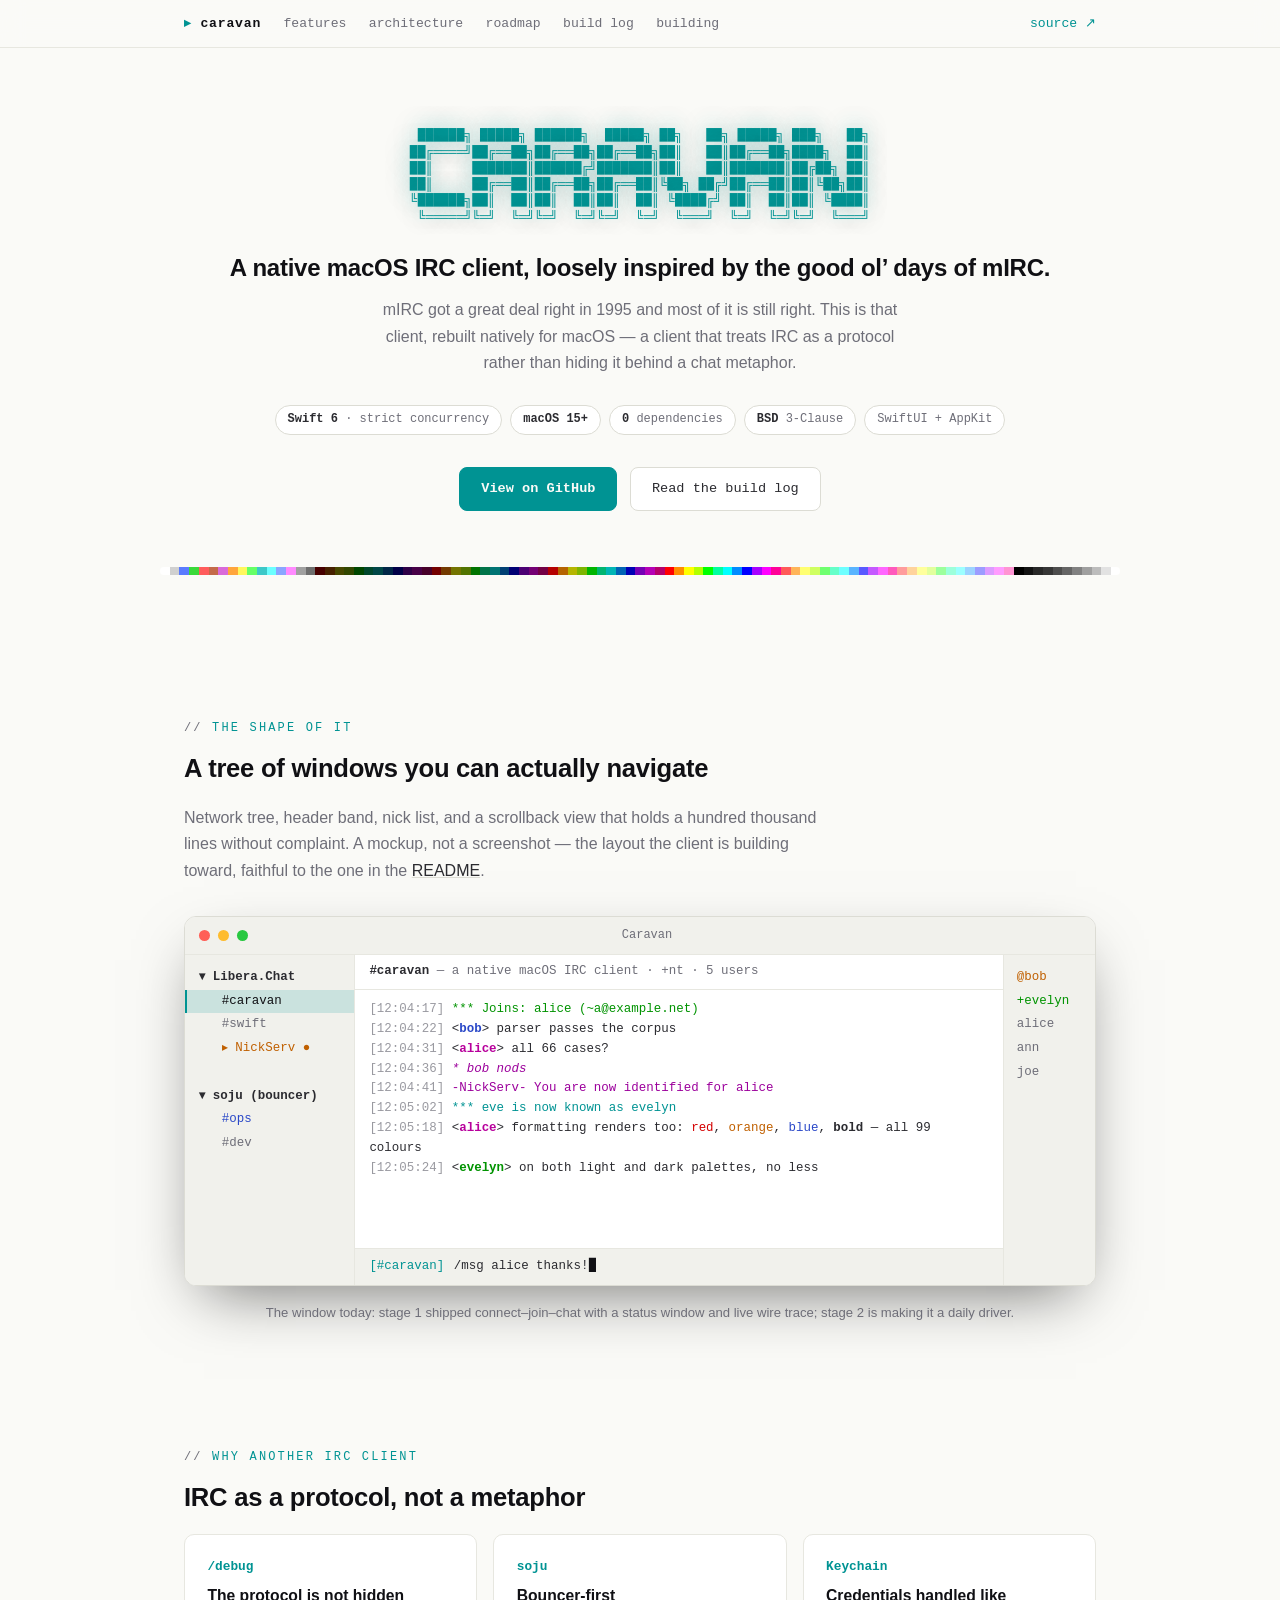
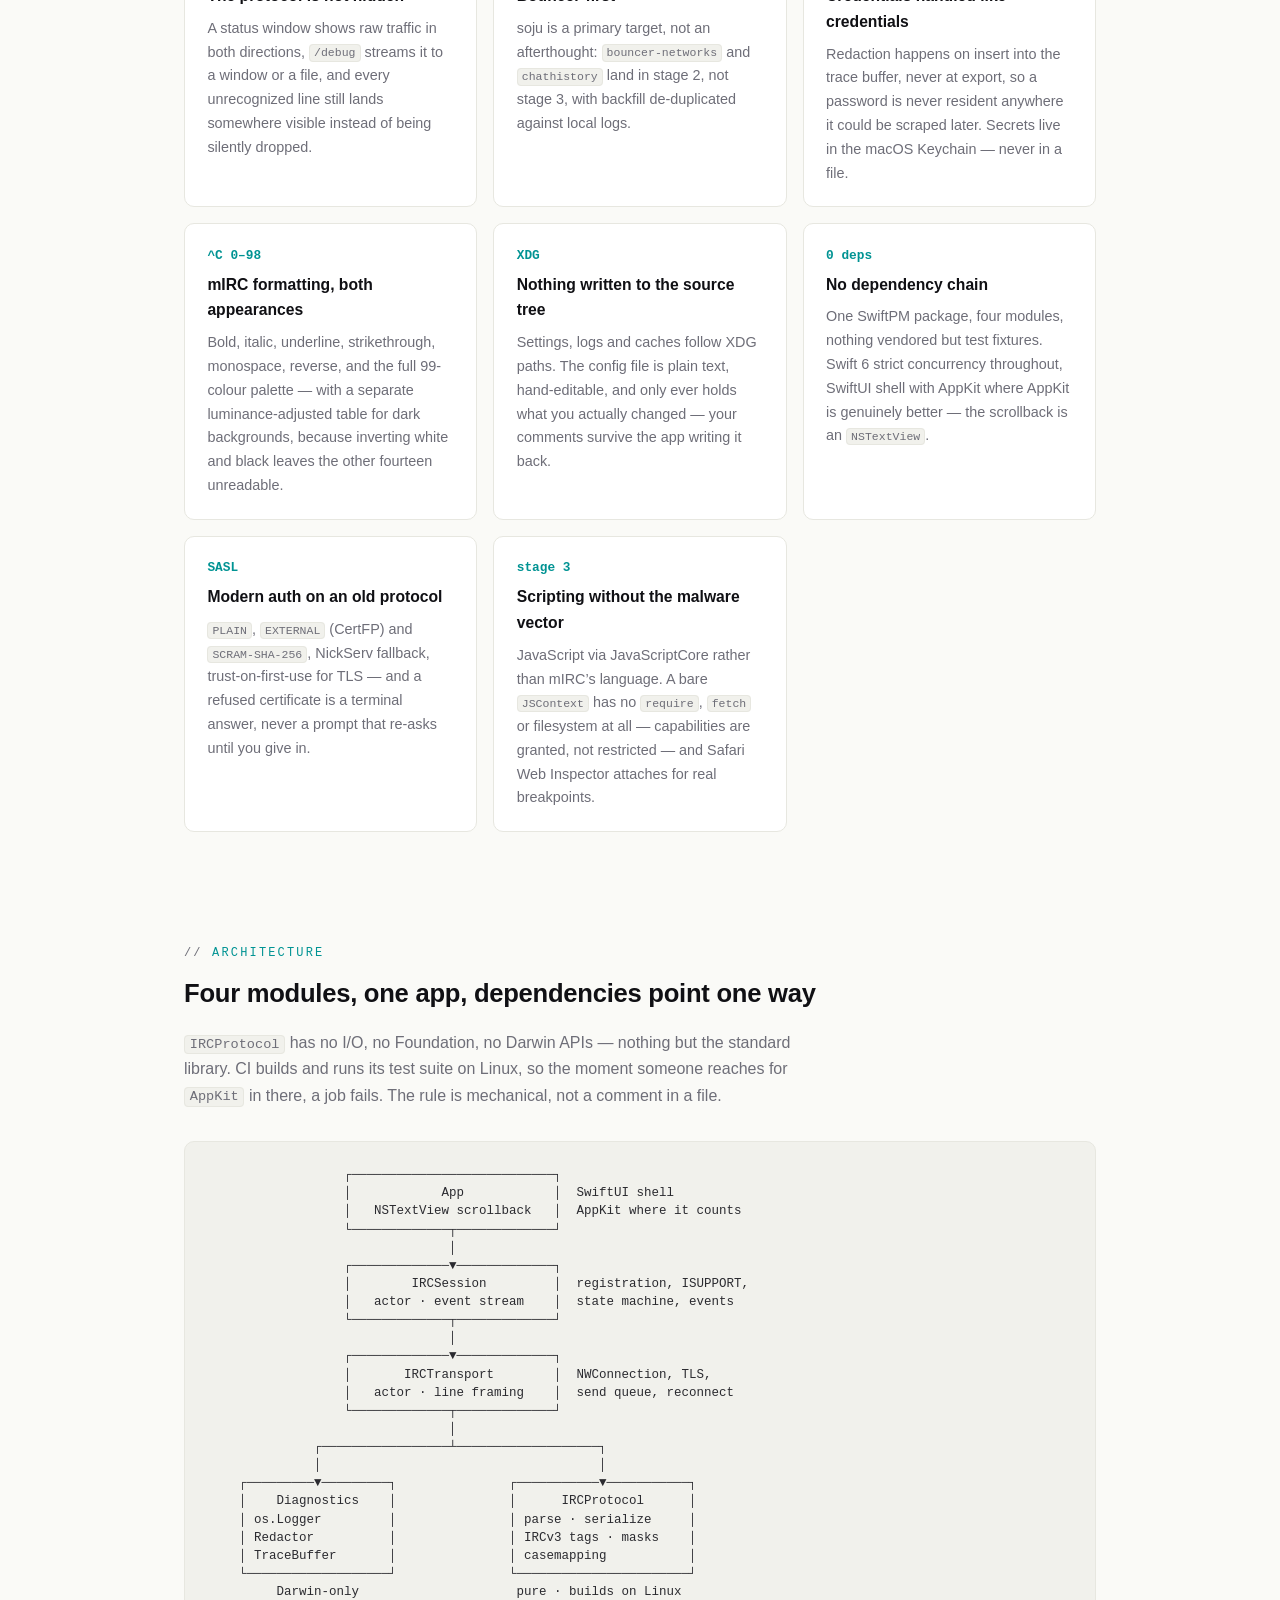
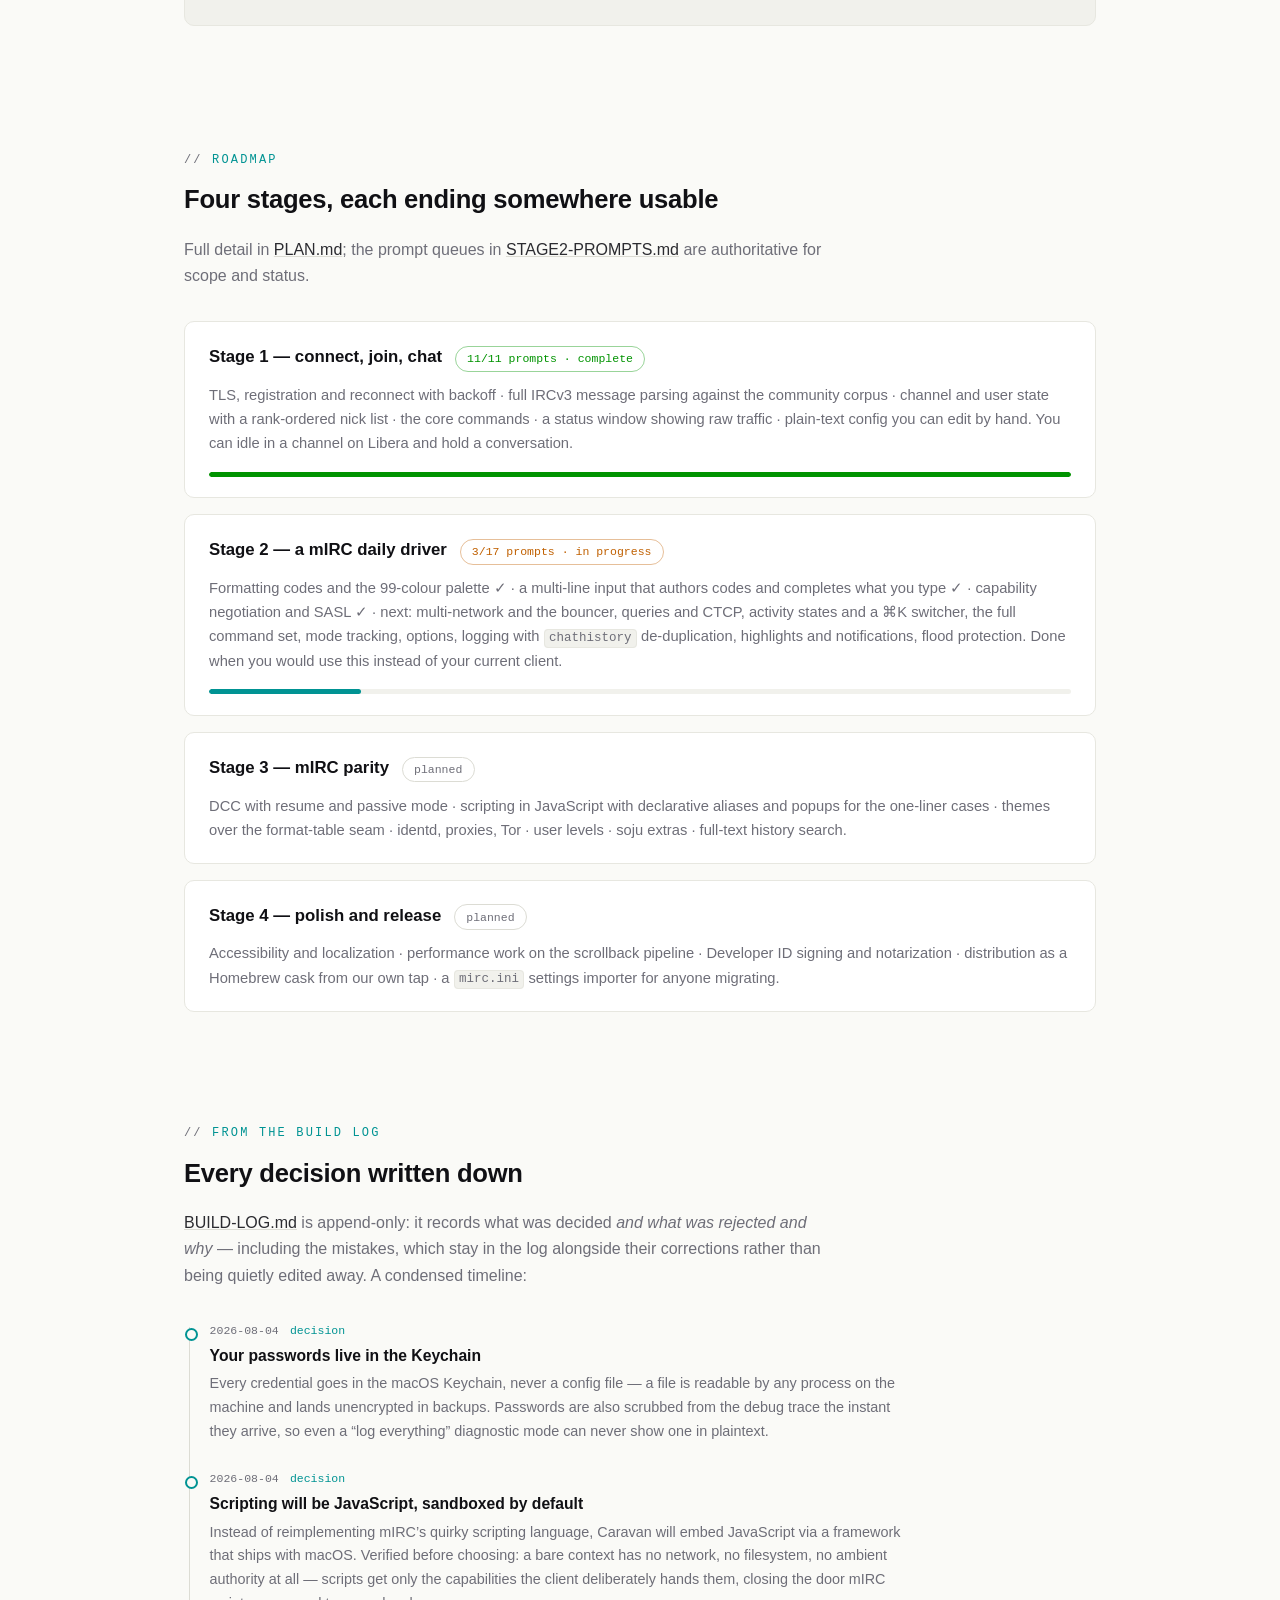
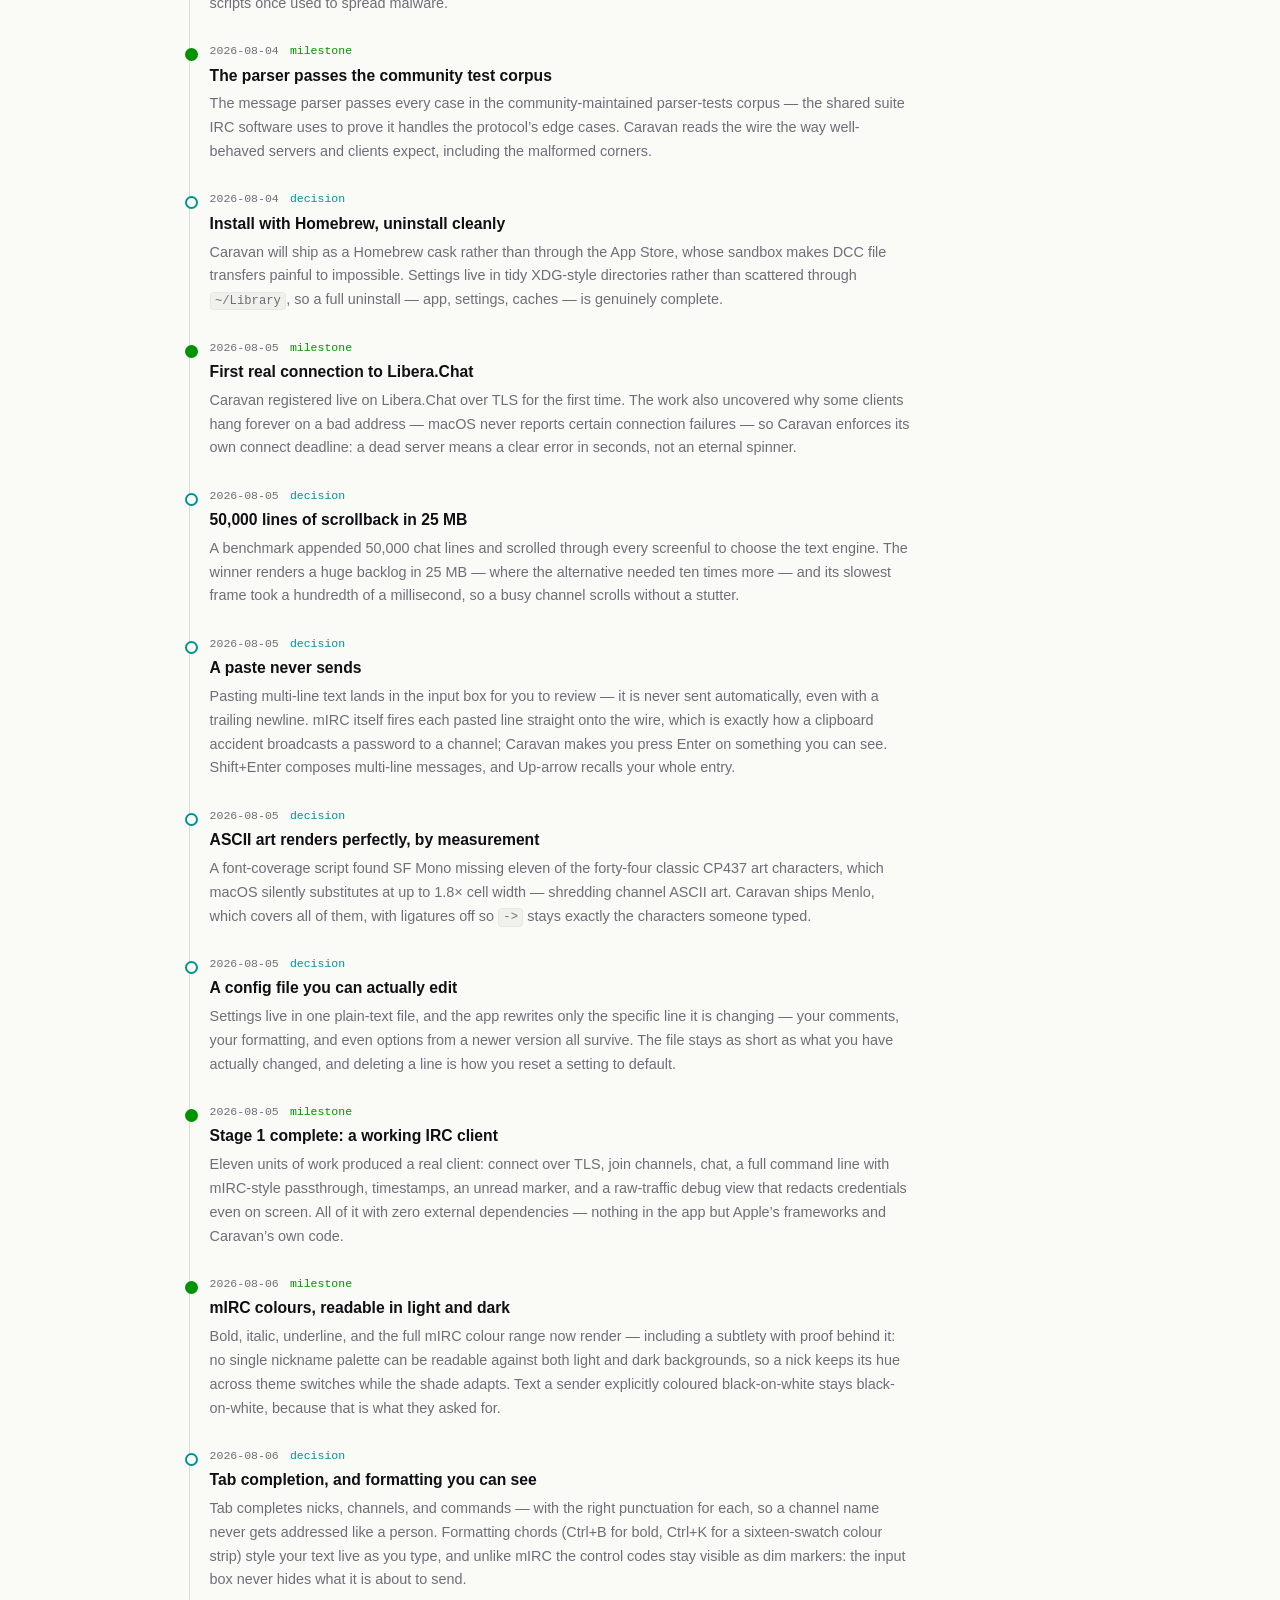
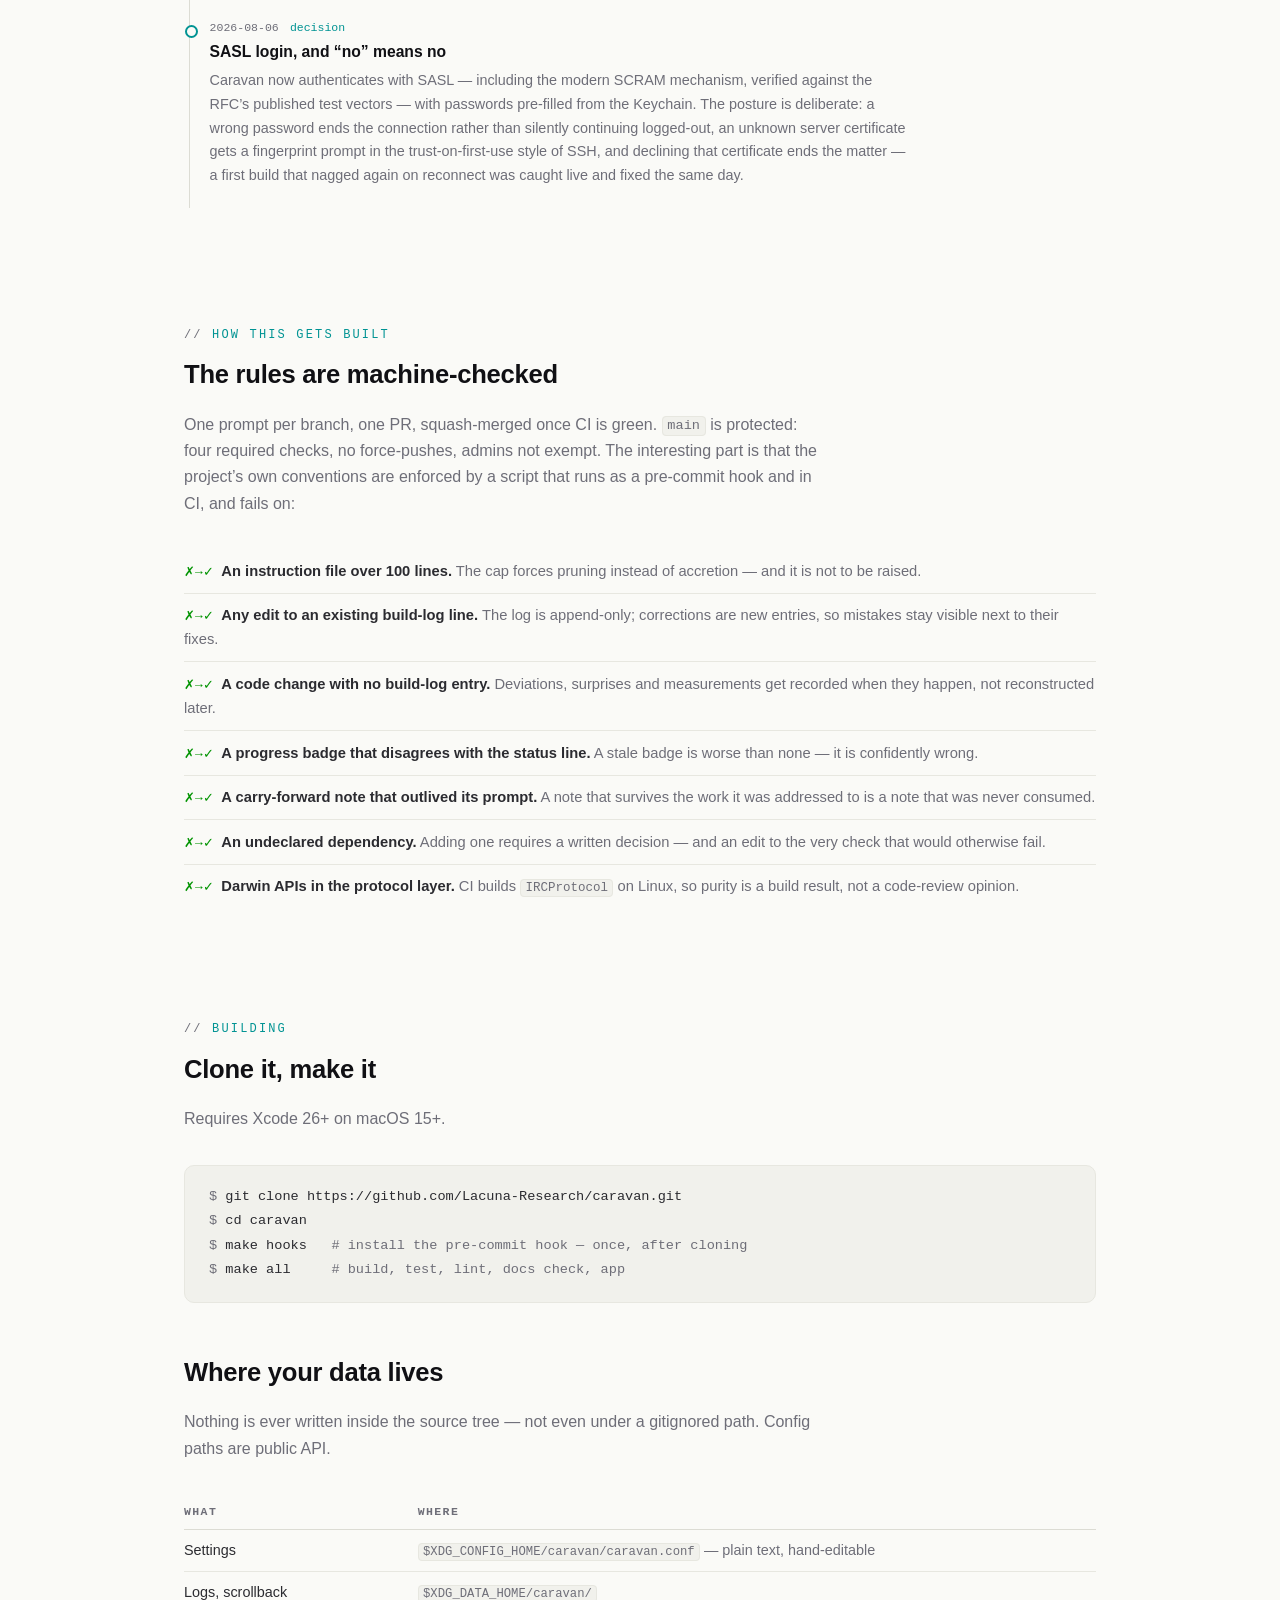
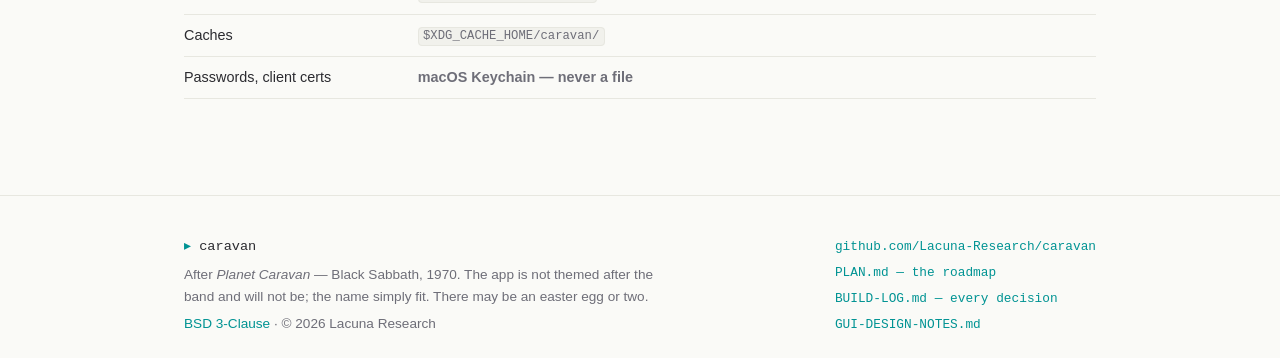
==== commit 9992d74d: "Re-curate the build-log timeline for a user audience Drop the process entries — MQTT rejection, pixe" ====
--- a/docs/index.html
+++ b/docs/index.html
@@ -273,132 +273,115 @@
   <div class="timeline">
     <div class="entry decision">
       <div class="meta"><span>2026-08-04</span><span class="kind-decision">decision</span></div>
-      <h3>Scrollback will be AppKit, not SwiftUI</h3>
-      <p>Before any code, the chat scrollback was settled as an AppKit
-      <code>NSTextView</code> — a pure SwiftUI list degrades badly past a few thousand
-      rich-text rows. The same session fixed the security posture: credentials are
-      redacted the moment they enter the trace buffer, never at export.</p>
+      <h3>Your passwords live in the Keychain</h3>
+      <p>Every credential goes in the macOS Keychain, never a config file — a file is
+      readable by any process on the machine and lands unencrypted in backups. Passwords
+      are also scrubbed from the debug trace the instant they arrive, so even a
+      &ldquo;log everything&rdquo; diagnostic mode can never show one in plaintext.</p>
     </div>
     <div class="entry decision">
       <div class="meta"><span>2026-08-04</span><span class="kind-decision">decision</span></div>
-      <h3>Every project rule becomes a failing check</h3>
-      <p>A review found seven weaknesses in the project&rsquo;s tracking, all with one root
-      cause: every rule was a promise audited by the person who made it. The fix was a
-      script that fails the build on a stale doc, an edited log line, or an undeclared
-      dependency — important conventions get made mechanical, not written more emphatically.</p>
-    </div>
-    <div class="entry decision">
-      <div class="meta"><span>2026-08-04</span><span class="kind-decision">decision</span></div>
-      <h3>Credentials go in the Keychain, full stop</h3>
-      <p>A config file is readable by any process and lands unencrypted in backups — and
-      TLS client certificates must be Keychain items anyway, so splitting stores made no
-      sense. The same day, the zero-dependency rule quietly killed GRDB: persistence wraps
-      the system SQLite directly.</p>
-    </div>
-    <div class="entry decision">
-      <div class="meta"><span>2026-08-04</span><span class="kind-decision">decision</span></div>
-      <h3>MQTT rejected: IRC is one ordered stream</h3>
-      <p>The idea of an MQTT broker between bouncer and client died on a single fact:
-      IRC&rsquo;s state machine depends on one totally-ordered stream, and MQTT only orders
-      within a topic. Fan out and you get rare, unreproducible state corruption; use one
-      topic and it is a worse TCP with a broker in the middle.</p>
-    </div>
-    <div class="entry decision">
-      <div class="meta"><span>2026-08-04</span><span class="kind-decision">decision</span></div>
-      <h3>Scripting is JavaScript, not the mIRC language</h3>
-      <p>JavaScriptCore ships with macOS, costing zero dependencies. Verified before
-      choosing: a bare <code>JSContext</code> exposes no network, no filesystem, no ambient
-      authority at all — the sandbox is the default state, not a restriction bolted on
-      afterwards.</p>
+      <h3>Scripting will be JavaScript, sandboxed by default</h3>
+      <p>Instead of reimplementing mIRC&rsquo;s quirky scripting language, Caravan will
+      embed JavaScript via a framework that ships with macOS. Verified before choosing: a
+      bare context has no network, no filesystem, no ambient authority at all — scripts get
+      only the capabilities the client deliberately hands them, closing the door mIRC
+      scripts once used to spread malware.</p>
     </div>
     <div class="entry milestone">
       <div class="meta"><span>2026-08-04</span><span class="kind-milestone">milestone</span></div>
-      <h3>Parser corpus passes; CRLF is one Character</h3>
-      <p>The message parser landed with the full community parser-tests corpus passing —
-      which caught a genuinely nasty Swift gotcha: Swift treats a CR LF pair as a single
-      <code>Character</code>, so a character-by-character escaping loop silently let line
-      terminators through. Protocol code now iterates raw unicode scalars.</p>
+      <h3>The parser passes the community test corpus</h3>
+      <p>The message parser passes every case in the community-maintained parser-tests
+      corpus — the shared suite IRC software uses to prove it handles the protocol&rsquo;s
+      edge cases. Caravan reads the wire the way well-behaved servers and clients expect,
+      including the malformed corners.</p>
     </div>
     <div class="entry decision">
       <div class="meta"><span>2026-08-04</span><span class="kind-decision">decision</span></div>
-      <h3>Homebrew cask beats the App Store</h3>
-      <p>DCC needs incoming connections and identd wants port 113, both
-      painful-to-impossible in the App Store sandbox. A happy accident surfaced too: XDG
-      paths mean clean uninstall is a three-line <code>zap</code> stanza instead of a
-      scavenger hunt through <code>~/Library</code>.</p>
+      <h3>Install with Homebrew, uninstall cleanly</h3>
+      <p>Caravan will ship as a Homebrew cask rather than through the App Store, whose
+      sandbox makes DCC file transfers painful to impossible. Settings live in tidy
+      XDG-style directories rather than scattered through <code>~/Library</code>, so a
+      full uninstall — app, settings, caches — is genuinely complete.</p>
     </div>
     <div class="entry milestone">
       <div class="meta"><span>2026-08-05</span><span class="kind-milestone">milestone</span></div>
-      <h3>First real connection — and a wrong theory</h3>
-      <p>Transport and session registered live against Libera.Chat over TLS for the first
-      time. Careful measurement overturned the previous day&rsquo;s claim: a refused
-      connection fails in milliseconds — it&rsquo;s an unroutable address that hangs
-      forever with no error, which is why the client owns its own connect deadline.</p>
+      <h3>First real connection to Libera.Chat</h3>
+      <p>Caravan registered live on Libera.Chat over TLS for the first time. The work also
+      uncovered why some clients hang forever on a bad address — macOS never reports
+      certain connection failures — so Caravan enforces its own connect deadline: a dead
+      server means a clear error in seconds, not an eternal spinner.</p>
     </div>
     <div class="entry decision">
       <div class="meta"><span>2026-08-05</span><span class="kind-decision">decision</span></div>
-      <h3>A 50,000-line benchmark picks the text engine</h3>
-      <p>A benchmark appended 50,000 lines and scrolled every viewport: TextKit&nbsp;1 used
-      25&nbsp;MB where TextKit&nbsp;2 used ten times more. A follow-up honestly re-ran the
-      comparison fairly, concluded the choice was safe rather than forced — and the engine
-      remains a one-line change to revisit.</p>
-    </div>
-    <div class="entry surprise">
-      <div class="meta"><span>2026-08-05</span><span class="kind-surprise">surprise</span></div>
-      <h3>The live run finds what tests can&rsquo;t</h3>
-      <p>The first multi-channel build passed all 254 unit tests, then failed in the first
-      minute of real use: switching channels blanked the scrollback, and one channel&rsquo;s
-      messages appeared under another&rsquo;s topic bar. Both were view-lifecycle behaviour
-      no headless test could see — so every unit of work now ends with a live run against a
-      real network.</p>
-    </div>
-    <div class="entry surprise">
-      <div class="meta"><span>2026-08-05</span><span class="kind-surprise">surprise</span></div>
-      <h3>Shift+Return is indistinguishable from Return</h3>
-      <p>The multi-line input box could not be built as designed: AppKit delivers
-      Shift+Return through the exact same selector as plain Return, so every attempt at a
-      soft line break sent the message instead. The fix reads modifiers through an
-      injectable seam — bought, as the log puts it, &ldquo;with a bug that shipped once&rdquo;.</p>
+      <h3>50,000 lines of scrollback in 25&nbsp;MB</h3>
+      <p>A benchmark appended 50,000 chat lines and scrolled through every screenful to
+      choose the text engine. The winner renders a huge backlog in 25&nbsp;MB — where the
+      alternative needed ten times more — and its slowest frame took a hundredth of a
+      millisecond, so a busy channel scrolls without a stutter.</p>
     </div>
     <div class="entry decision">
       <div class="meta"><span>2026-08-05</span><span class="kind-decision">decision</span></div>
-      <h3>Menlo wins the font shootout, by measurement</h3>
-      <p>A script measured glyph coverage across monospace fonts: SF&nbsp;Mono is missing
-      eleven of the forty-four classic CP437 art characters, which CoreText silently
-      substitutes at up to 1.8&times; cell width — wrecking ASCII art. Menlo covers all of
-      them, and the measurement became a permanent regression test.</p>
+      <h3>A paste never sends</h3>
+      <p>Pasting multi-line text lands in the input box for you to review — it is never
+      sent automatically, even with a trailing newline. mIRC itself fires each pasted line
+      straight onto the wire, which is exactly how a clipboard accident broadcasts a
+      password to a channel; Caravan makes you press Enter on something you can see.
+      Shift+Enter composes multi-line messages, and Up-arrow recalls your whole entry.</p>
+    </div>
+    <div class="entry decision">
+      <div class="meta"><span>2026-08-05</span><span class="kind-decision">decision</span></div>
+      <h3>ASCII art renders perfectly, by measurement</h3>
+      <p>A font-coverage script found SF&nbsp;Mono missing eleven of the forty-four classic
+      CP437 art characters, which macOS silently substitutes at up to 1.8&times; cell
+      width — shredding channel ASCII art. Caravan ships Menlo, which covers all of them,
+      with ligatures off so <code>-&gt;</code> stays exactly the characters someone typed.</p>
+    </div>
+    <div class="entry decision">
+      <div class="meta"><span>2026-08-05</span><span class="kind-decision">decision</span></div>
+      <h3>A config file you can actually edit</h3>
+      <p>Settings live in one plain-text file, and the app rewrites only the specific line
+      it is changing — your comments, your formatting, and even options from a newer
+      version all survive. The file stays as short as what you have actually changed, and
+      deleting a line is how you reset a setting to default.</p>
     </div>
     <div class="entry milestone">
       <div class="meta"><span>2026-08-05</span><span class="kind-milestone">milestone</span></div>
-      <h3>Stage 1 complete: 372 tests, zero dependencies</h3>
-      <p>Eleven prompts, one PR each, a working IRC client — connect, join, chat, commands,
-      debug console — with zero external packages. The retrospective&rsquo;s sharpest
-      finding: all three defects that escaped to live runs were about what the user sees,
-      never about state.</p>
-    </div>
-    <div class="entry surprise">
-      <div class="meta"><span>2026-08-06</span><span class="kind-surprise">surprise</span></div>
-      <h3>One nick palette was arithmetically impossible</h3>
-      <p>Colouring nicknames accessibly in both appearances has no single-palette solution
-      — the contrast maths proves no colour clears 4.5:1 against both near-white and
-      near-black. So a nick&rsquo;s hash picks a hue, the appearance picks its lightness,
-      and a test named <code>oneTableWasImpossible</code> records the proof.</p>
-    </div>
-    <div class="entry surprise">
-      <div class="meta"><span>2026-08-06</span><span class="kind-surprise">surprise</span></div>
-      <h3>Screenshots lie; sample the pixels</h3>
-      <p>A one-line attribute conversion had been silently discarding every colour,
-      underline and link before they reached the screen — every unit test asserted the
-      renderer&rsquo;s output, which was correct, while the text storage sat empty.
-      Verification switched from eyeballing screenshots to sampling pixel values.</p>
-    </div>
-    <div class="entry surprise">
-      <div class="meta"><span>2026-08-06</span><span class="kind-surprise">surprise</span></div>
-      <h3>Refusing a certificate has to mean no</h3>
-      <p>The first GUI run of the TLS trust prompt caught it within the hour: declining a
-      self-signed certificate triggered a reconnect that re-presented the same dialog every
-      few seconds. A prompt that won&rsquo;t take no for an answer trains people to click
-      yes — refusal is now terminal, as is a rejected password.</p>
+      <h3>Stage 1 complete: a working IRC client</h3>
+      <p>Eleven units of work produced a real client: connect over TLS, join channels,
+      chat, a full command line with mIRC-style passthrough, timestamps, an unread marker,
+      and a raw-traffic debug view that redacts credentials even on screen. All of it with
+      zero external dependencies — nothing in the app but Apple&rsquo;s frameworks and
+      Caravan&rsquo;s own code.</p>
+    </div>
+    <div class="entry milestone">
+      <div class="meta"><span>2026-08-06</span><span class="kind-milestone">milestone</span></div>
+      <h3>mIRC colours, readable in light and dark</h3>
+      <p>Bold, italic, underline, and the full mIRC colour range now render — including a
+      subtlety with proof behind it: no single nickname palette can be readable against
+      both light and dark backgrounds, so a nick keeps its hue across theme switches while
+      the shade adapts. Text a sender explicitly coloured black-on-white stays
+      black-on-white, because that is what they asked for.</p>
+    </div>
+    <div class="entry decision">
+      <div class="meta"><span>2026-08-06</span><span class="kind-decision">decision</span></div>
+      <h3>Tab completion, and formatting you can see</h3>
+      <p>Tab completes nicks, channels, and commands — with the right punctuation for each,
+      so a channel name never gets addressed like a person. Formatting chords (Ctrl+B for
+      bold, Ctrl+K for a sixteen-swatch colour strip) style your text live as you type, and
+      unlike mIRC the control codes stay visible as dim markers: the input box never hides
+      what it is about to send.</p>
+    </div>
+    <div class="entry decision">
+      <div class="meta"><span>2026-08-06</span><span class="kind-decision">decision</span></div>
+      <h3>SASL login, and &ldquo;no&rdquo; means no</h3>
+      <p>Caravan now authenticates with SASL — including the modern SCRAM mechanism,
+      verified against the RFC&rsquo;s published test vectors — with passwords pre-filled
+      from the Keychain. The posture is deliberate: a wrong password ends the connection
+      rather than silently continuing logged-out, an unknown server certificate gets a
+      fingerprint prompt in the trust-on-first-use style of SSH, and declining that
+      certificate ends the matter — a first build that nagged again on reconnect was
+      caught live and fixed the same day.</p>
     </div>
   </div>
 </section>
--- a/docs/style.css
+++ b/docs/style.css
@@ -198,7 +198,9 @@
 
 /* ---- sections ---- */
 
-section { padding: 4.5rem 0 2rem; }
+/* section.wrap, not bare section: .wrap's own padding rule outranks an
+   element selector and would zero the vertical padding entirely */
+section.wrap { padding: 6rem 1.5rem 1rem; }
 
 .kicker {
   font-family: var(--mono);
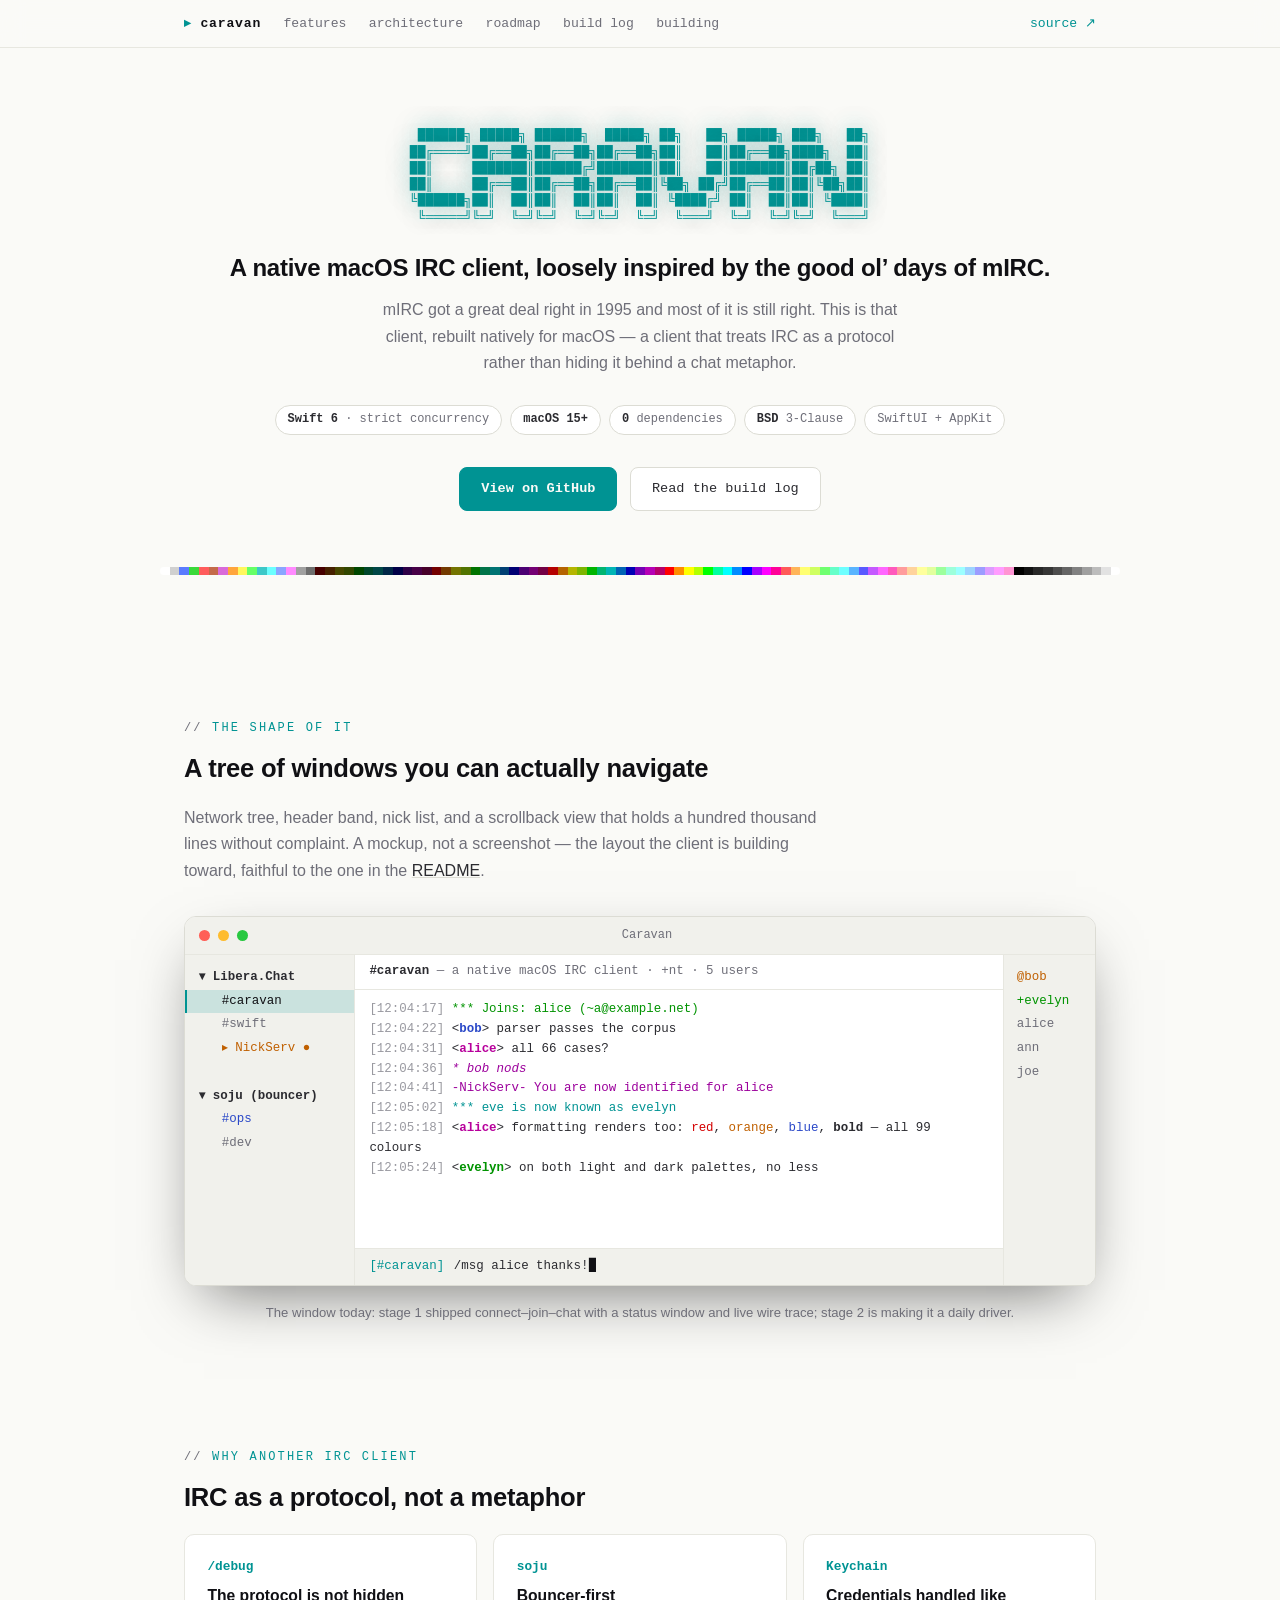
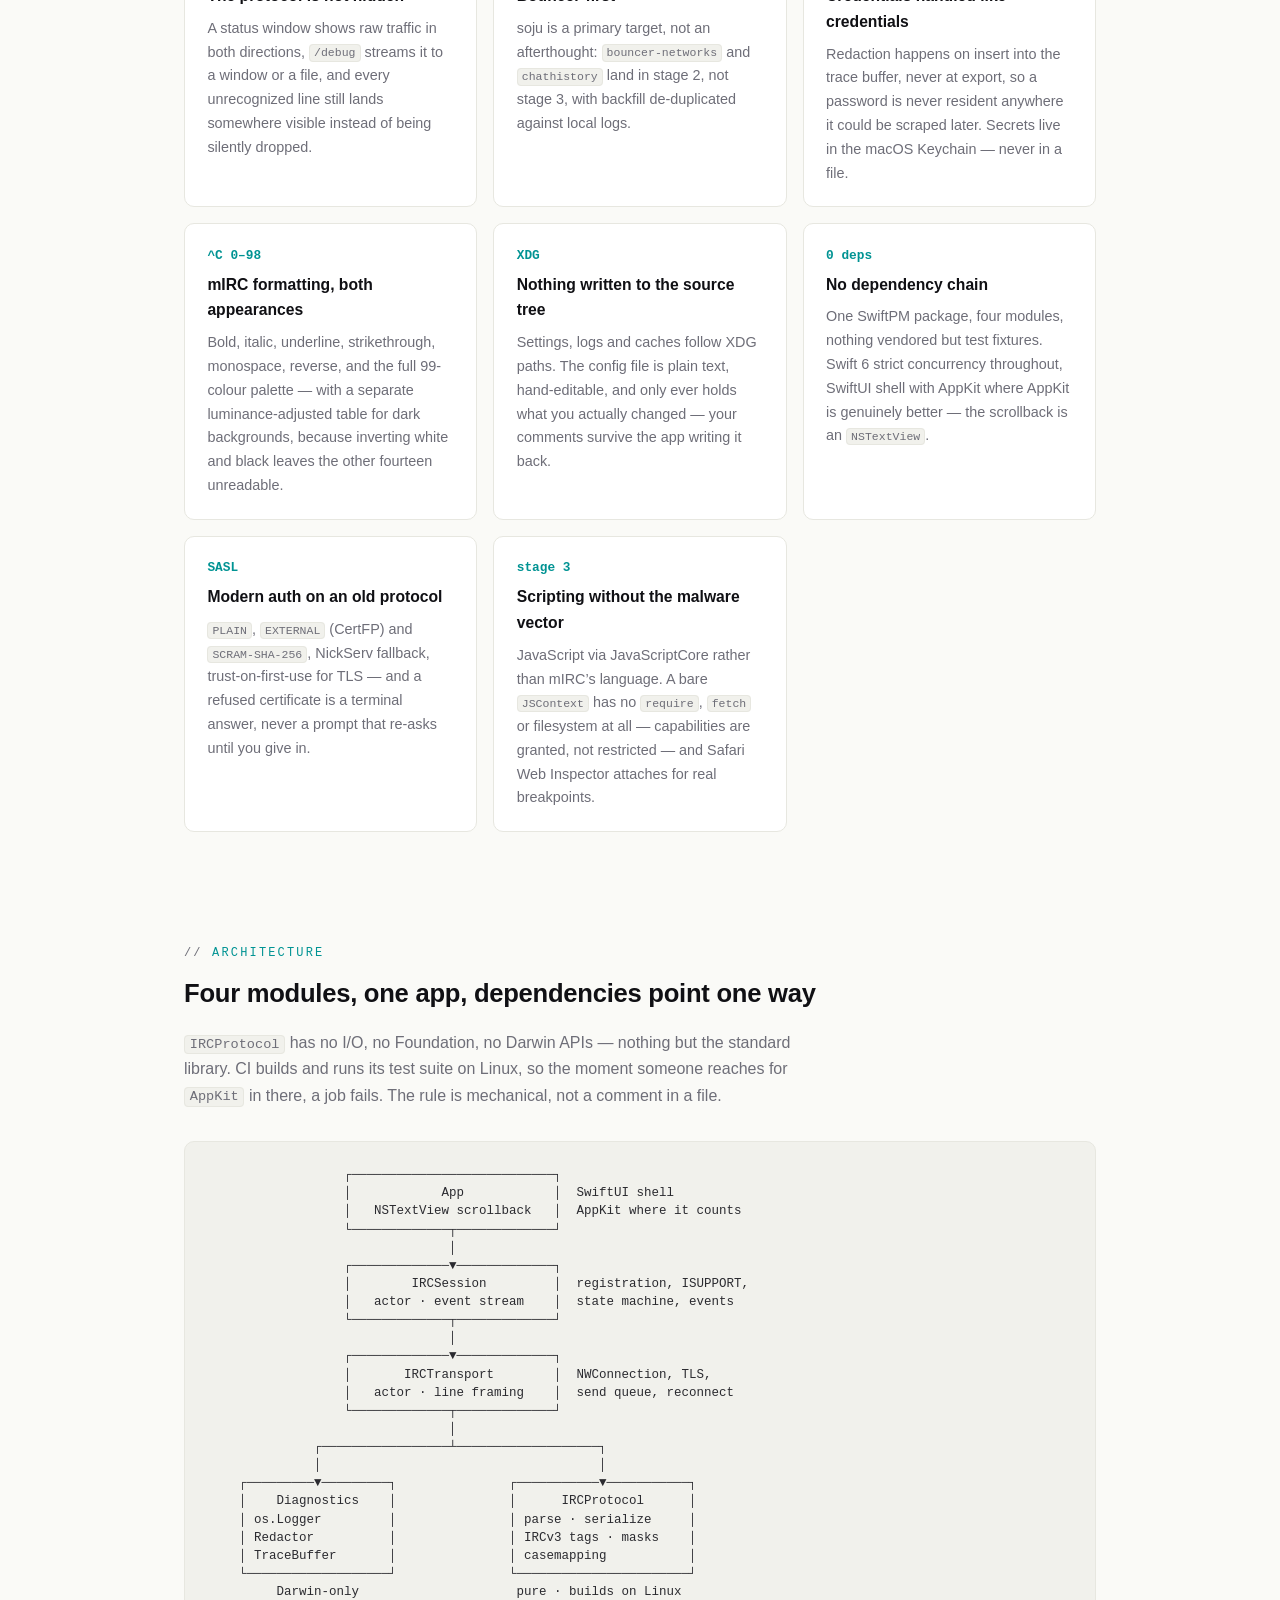
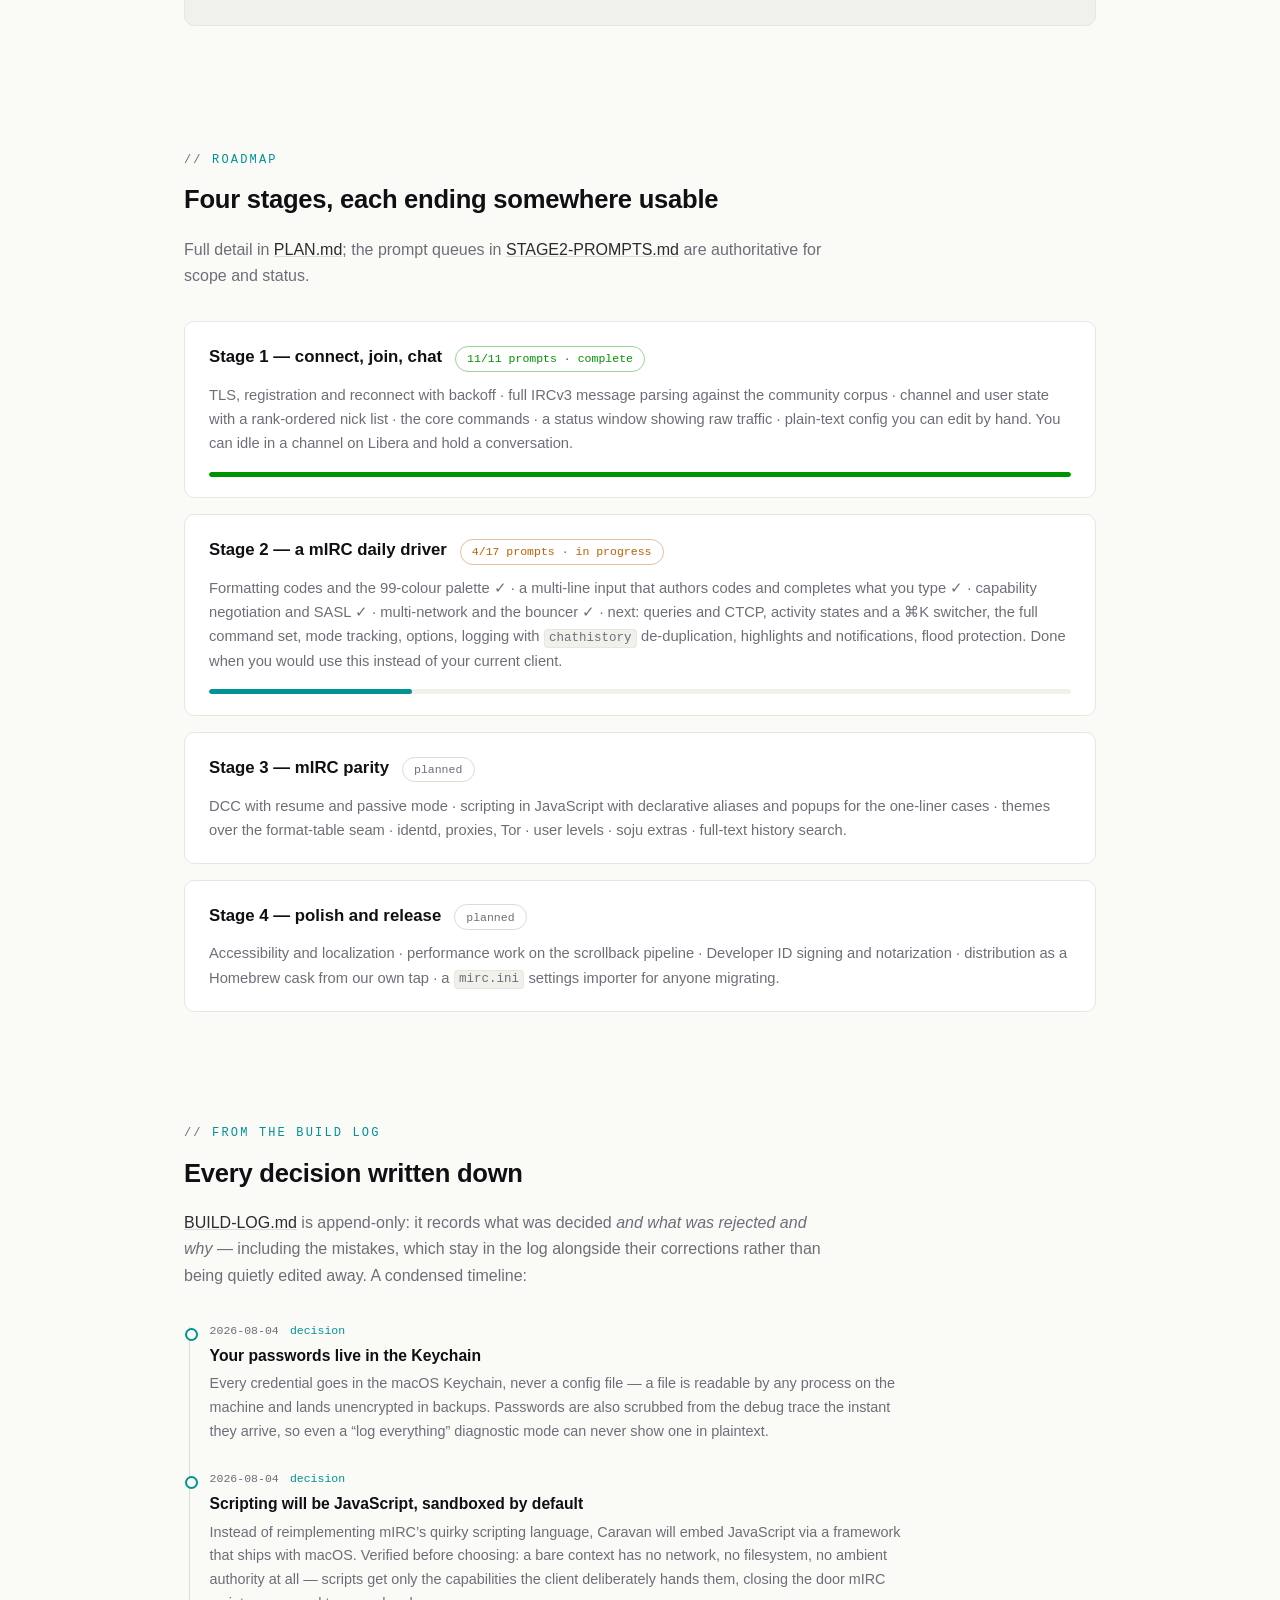
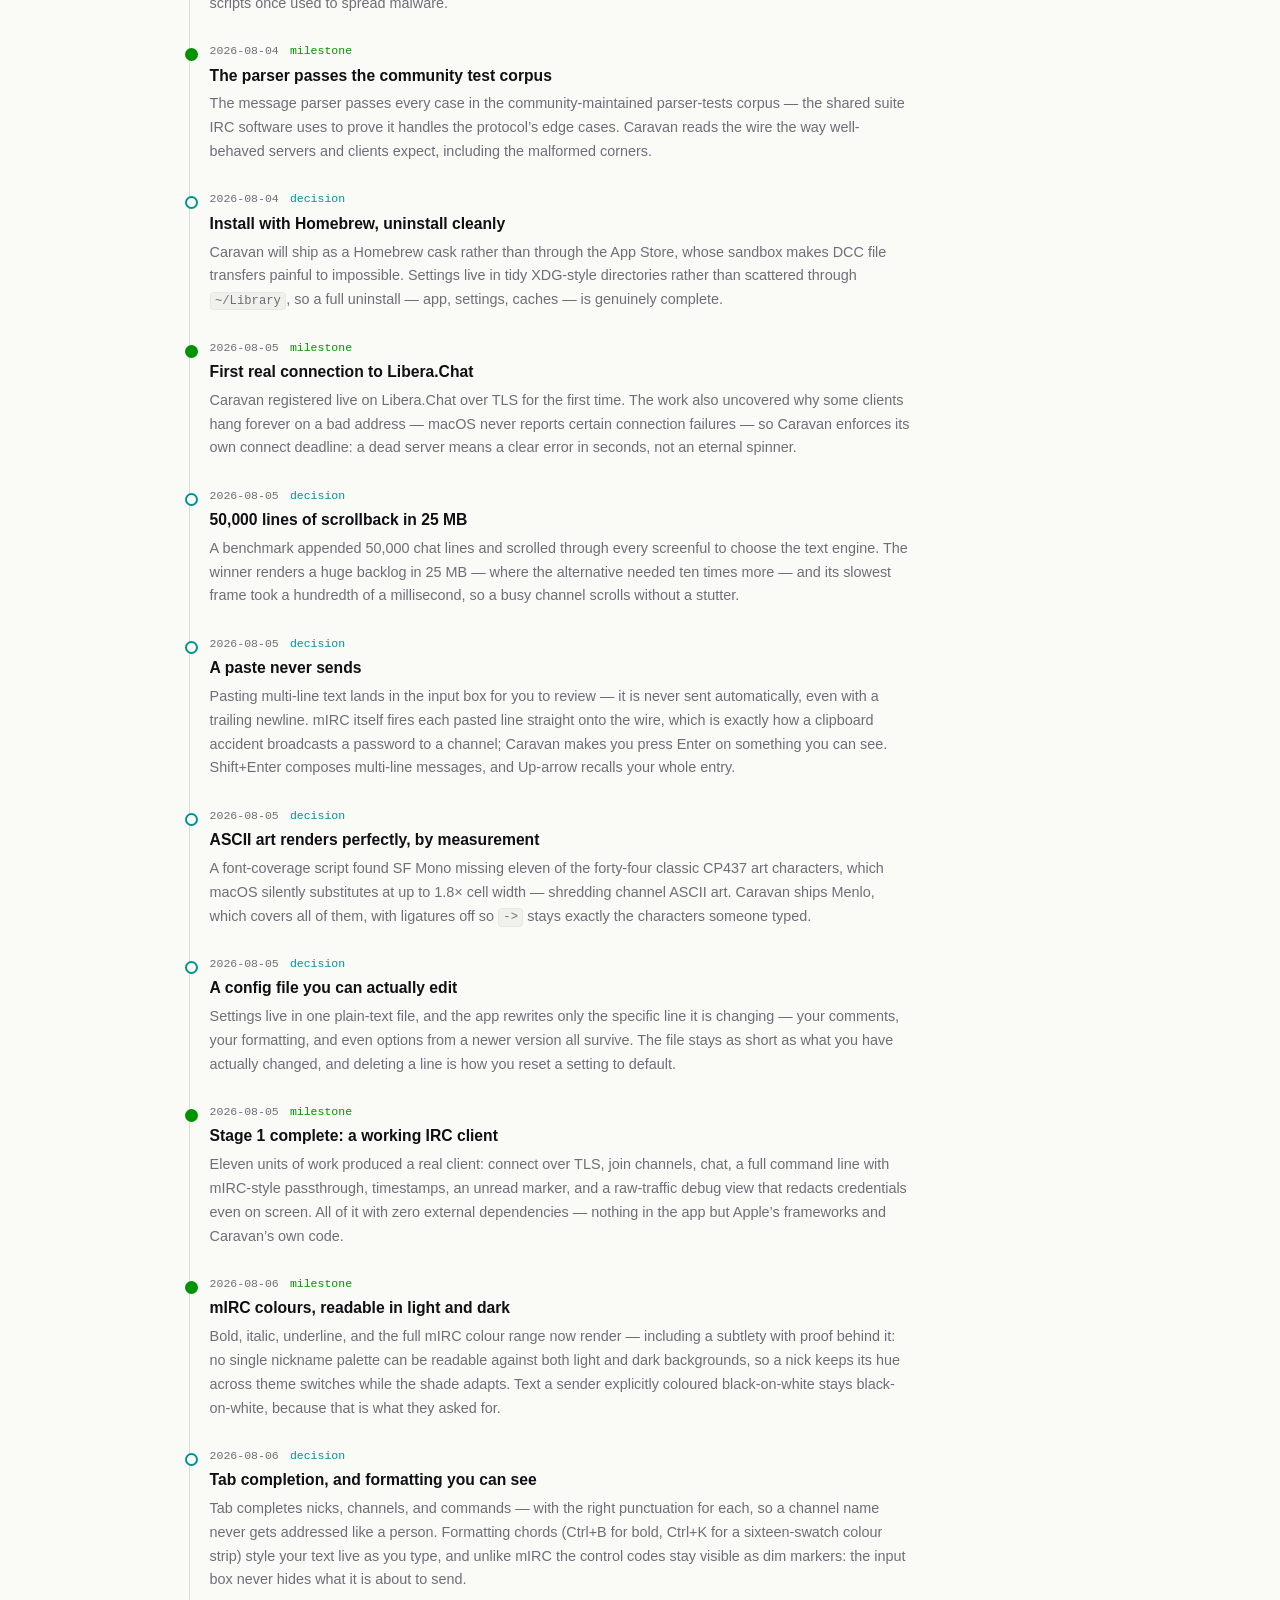
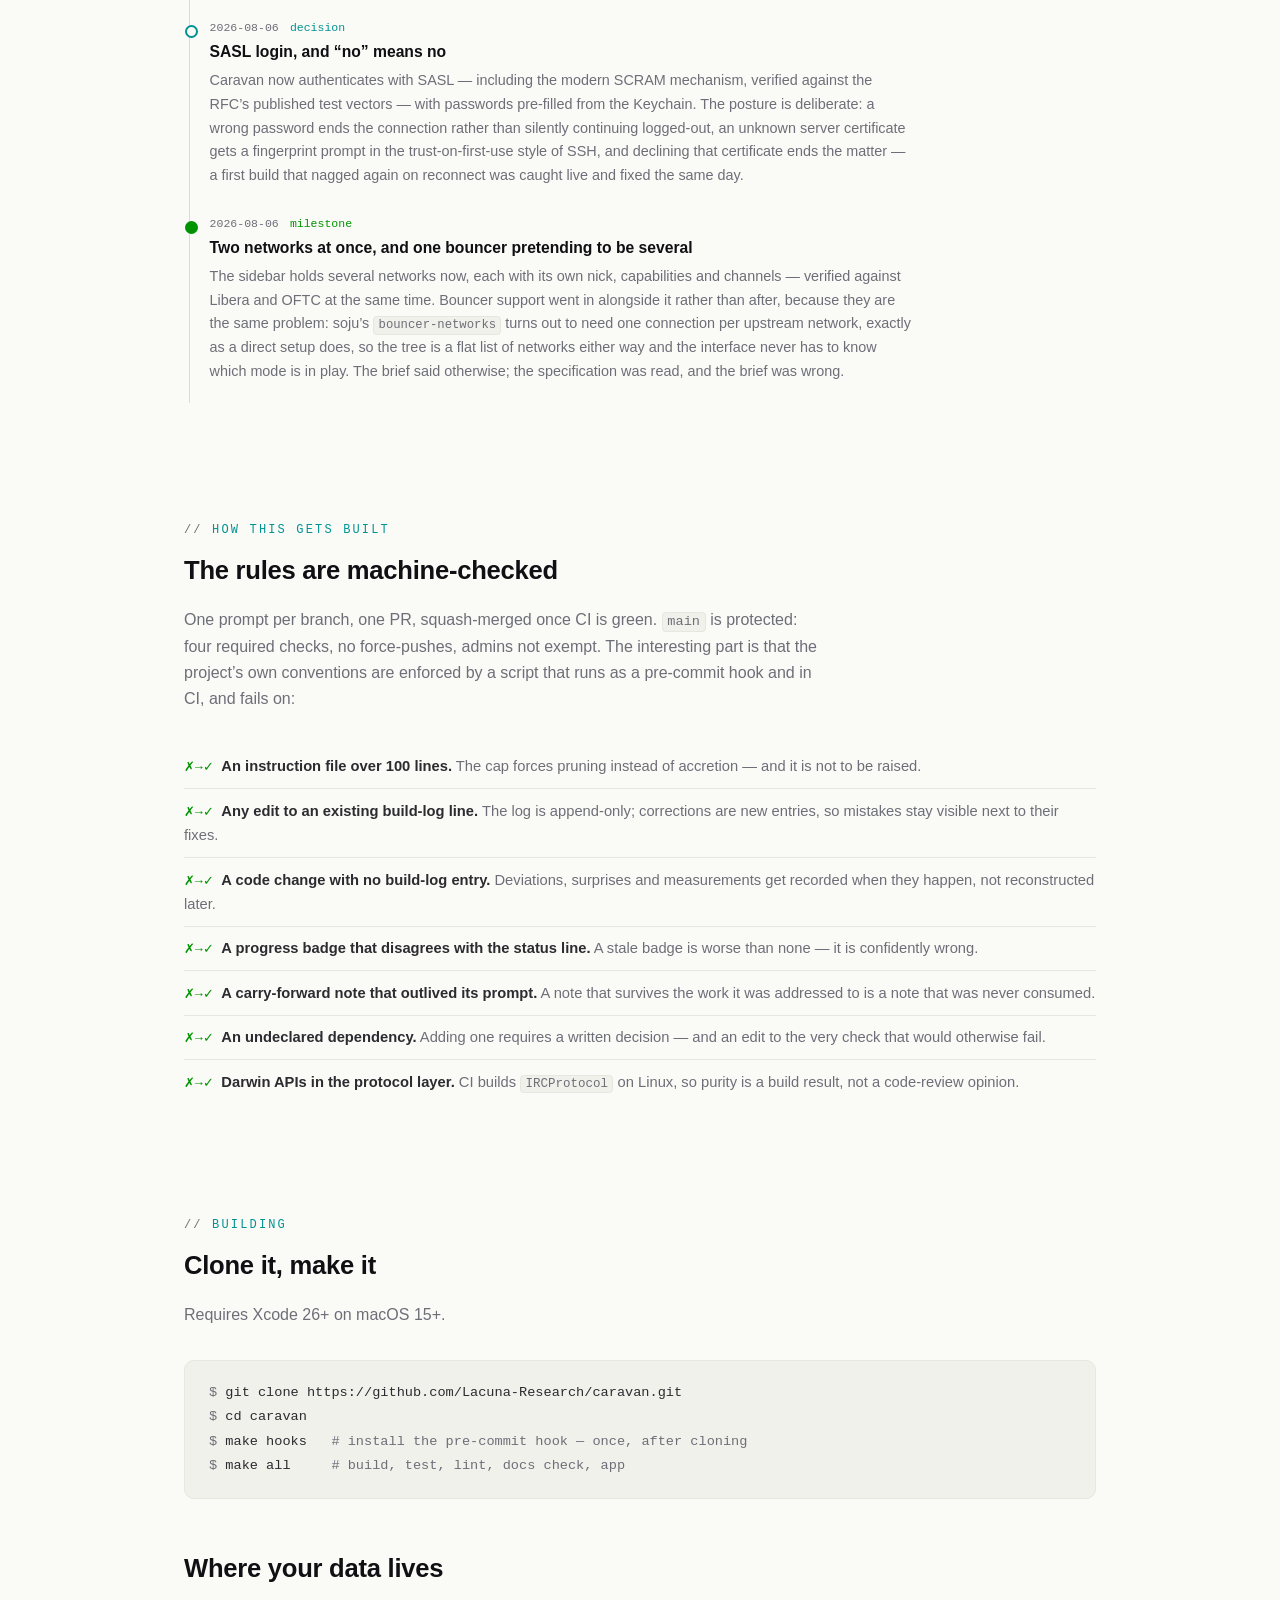
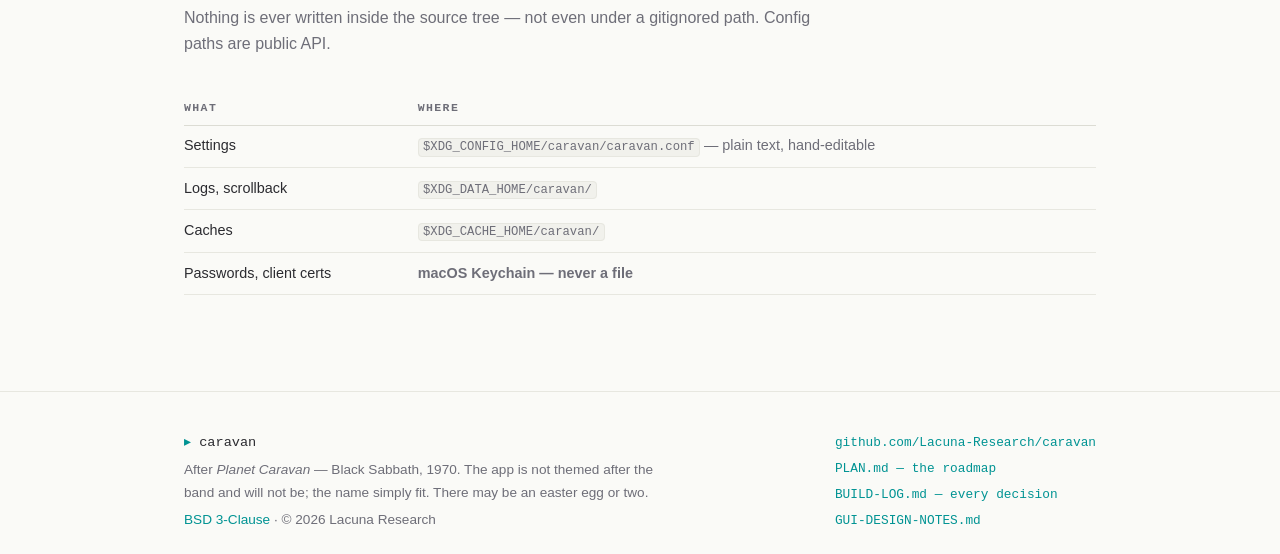
==== commit 453c66a5: "Merge remote-tracking branch 'origin/main' into website # Conflicts: #	BUILD-LOG.md" ====
--- a/docs/index.html
+++ b/docs/index.html
@@ -229,15 +229,15 @@
     <div class="stage">
       <header>
         <h3>Stage 2 — a mIRC daily driver</h3>
-        <span class="status wip">3/17 prompts · in progress</span>
+        <span class="status wip">4/17 prompts · in progress</span>
       </header>
       <p>Formatting codes and the 99-colour palette ✓ · a multi-line input that authors
-      codes and completes what you type ✓ · capability negotiation and SASL ✓ · next:
-      multi-network and the bouncer, queries and CTCP, activity states and a ⌘K switcher,
-      the full command set, mode tracking, options, logging with <code>chathistory</code>
-      de-duplication, highlights and notifications, flood protection. Done when you would
-      use this instead of your current client.</p>
-      <div class="meter"><i style="width:17.6%"></i></div>
+      codes and completes what you type ✓ · capability negotiation and SASL ✓ ·
+      multi-network and the bouncer ✓ · next: queries and CTCP, activity states and a ⌘K
+      switcher, the full command set, mode tracking, options, logging with
+      <code>chathistory</code> de-duplication, highlights and notifications, flood
+      protection. Done when you would use this instead of your current client.</p>
+      <div class="meter"><i style="width:23.5%"></i></div>
     </div>
 
     <div class="stage">
@@ -383,6 +383,17 @@
       certificate ends the matter — a first build that nagged again on reconnect was
       caught live and fixed the same day.</p>
     </div>
+    <div class="entry milestone">
+      <div class="meta"><span>2026-08-06</span><span class="kind-milestone">milestone</span></div>
+      <h3>Two networks at once, and one bouncer pretending to be several</h3>
+      <p>The sidebar holds several networks now, each with its own nick, capabilities and
+      channels — verified against Libera and OFTC at the same time. Bouncer support went in
+      alongside it rather than after, because they are the same problem: soju&rsquo;s
+      <code>bouncer-networks</code> turns out to need one connection per upstream network,
+      exactly as a direct setup does, so the tree is a flat list of networks either way and
+      the interface never has to know which mode is in play. The brief said otherwise; the
+      specification was read, and the brief was wrong.</p>
+    </div>
   </div>
 </section>
 
